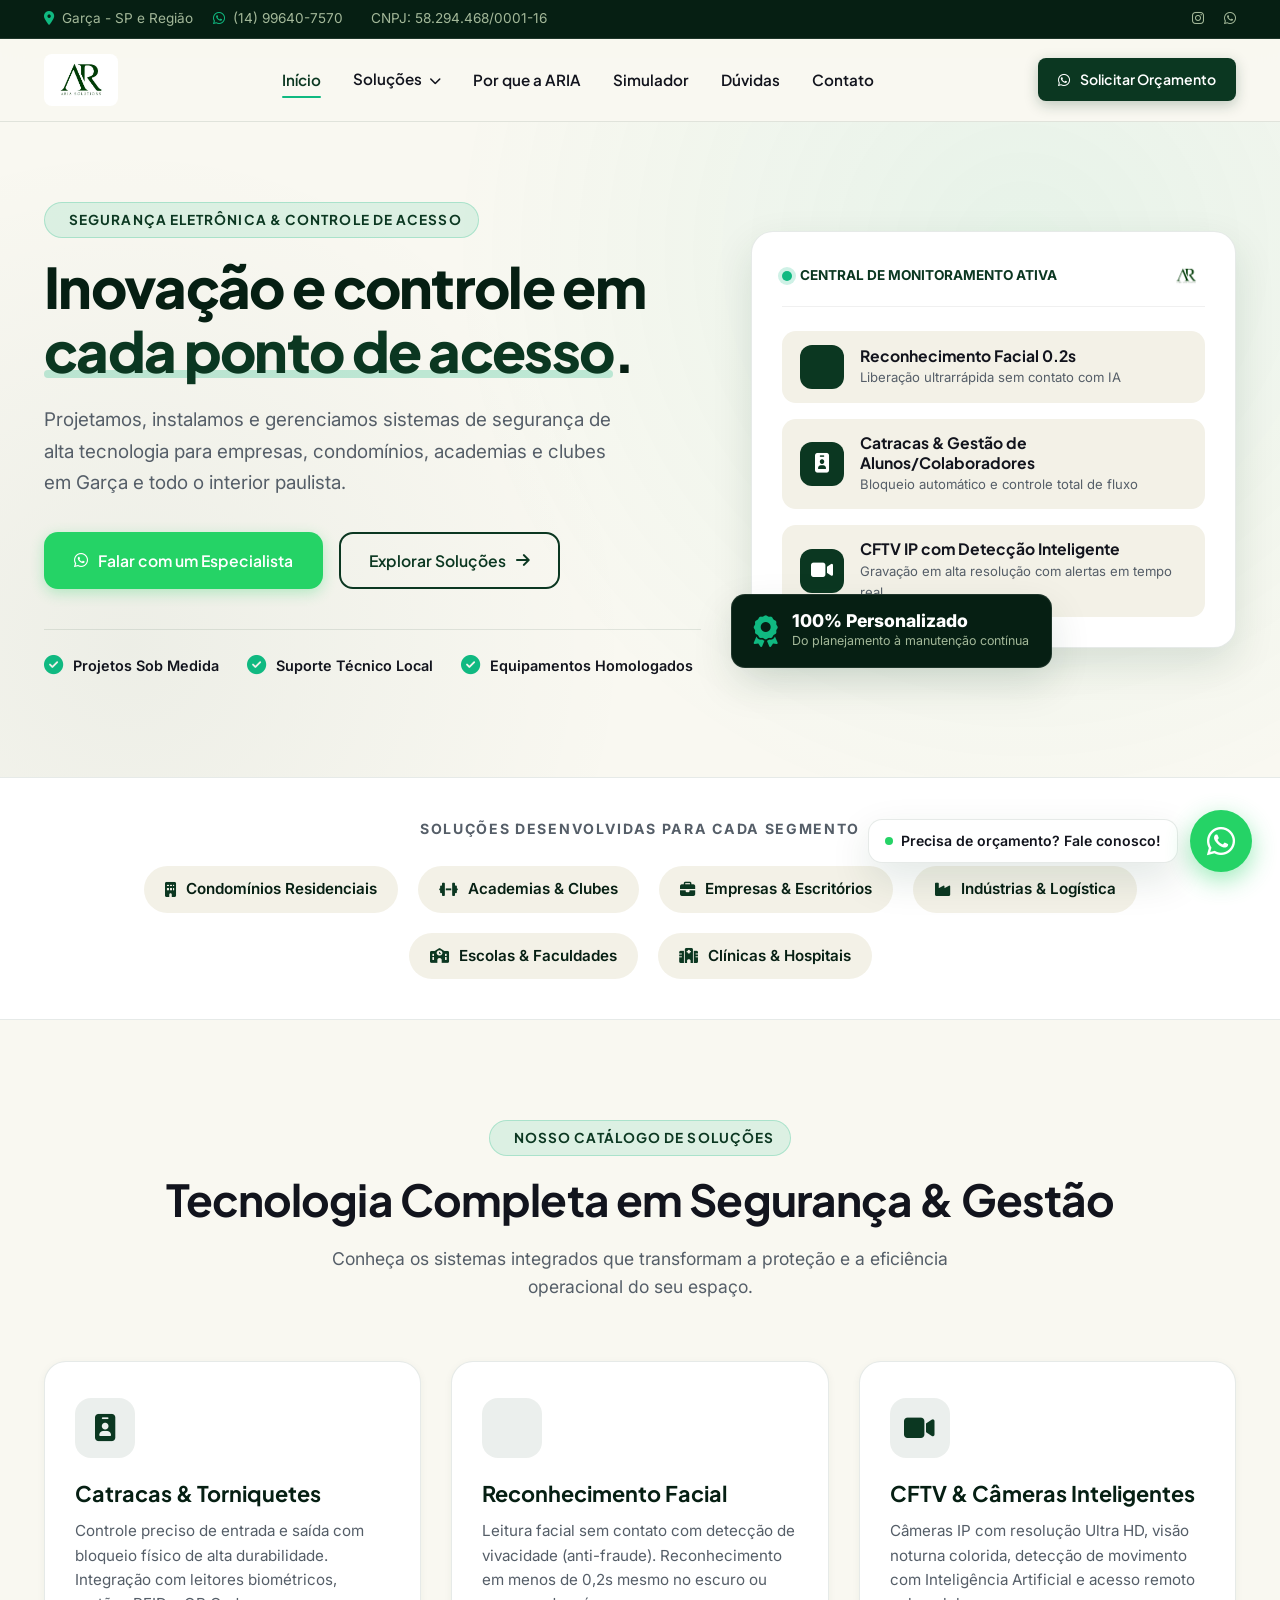
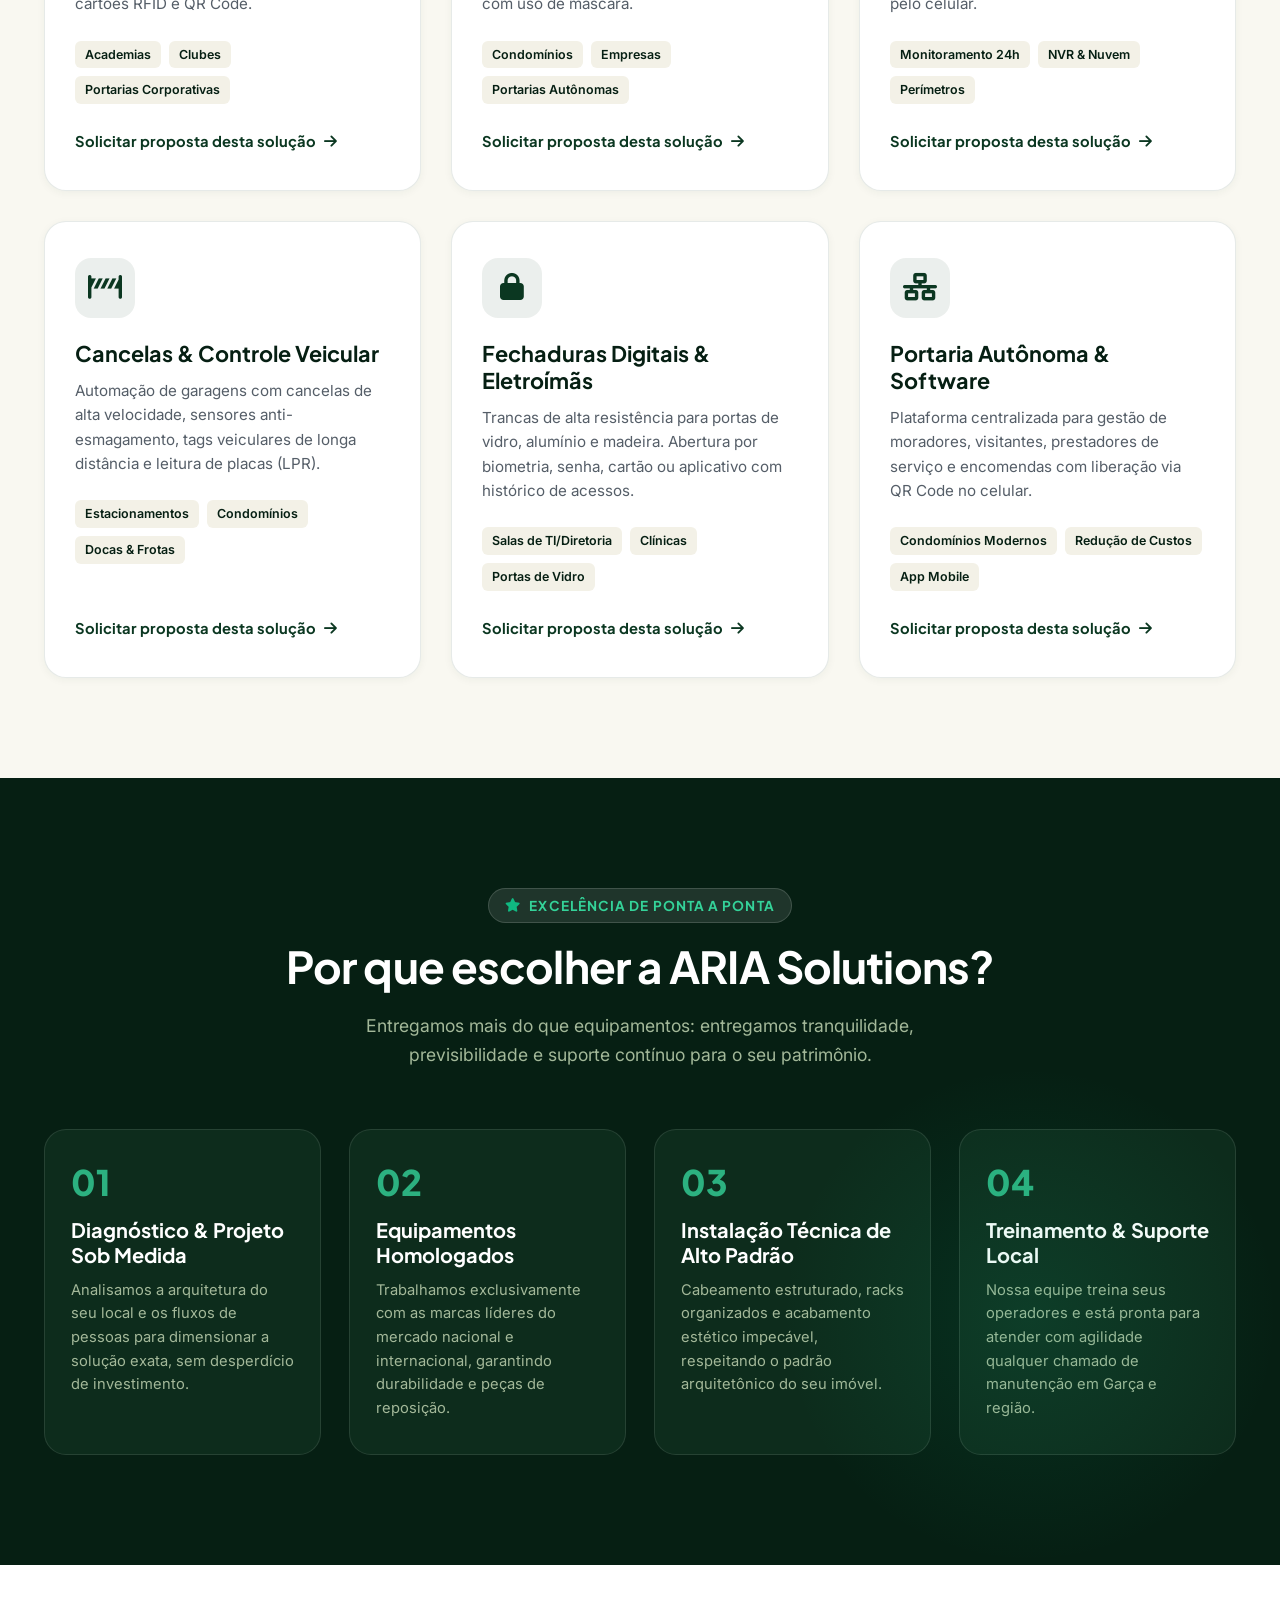
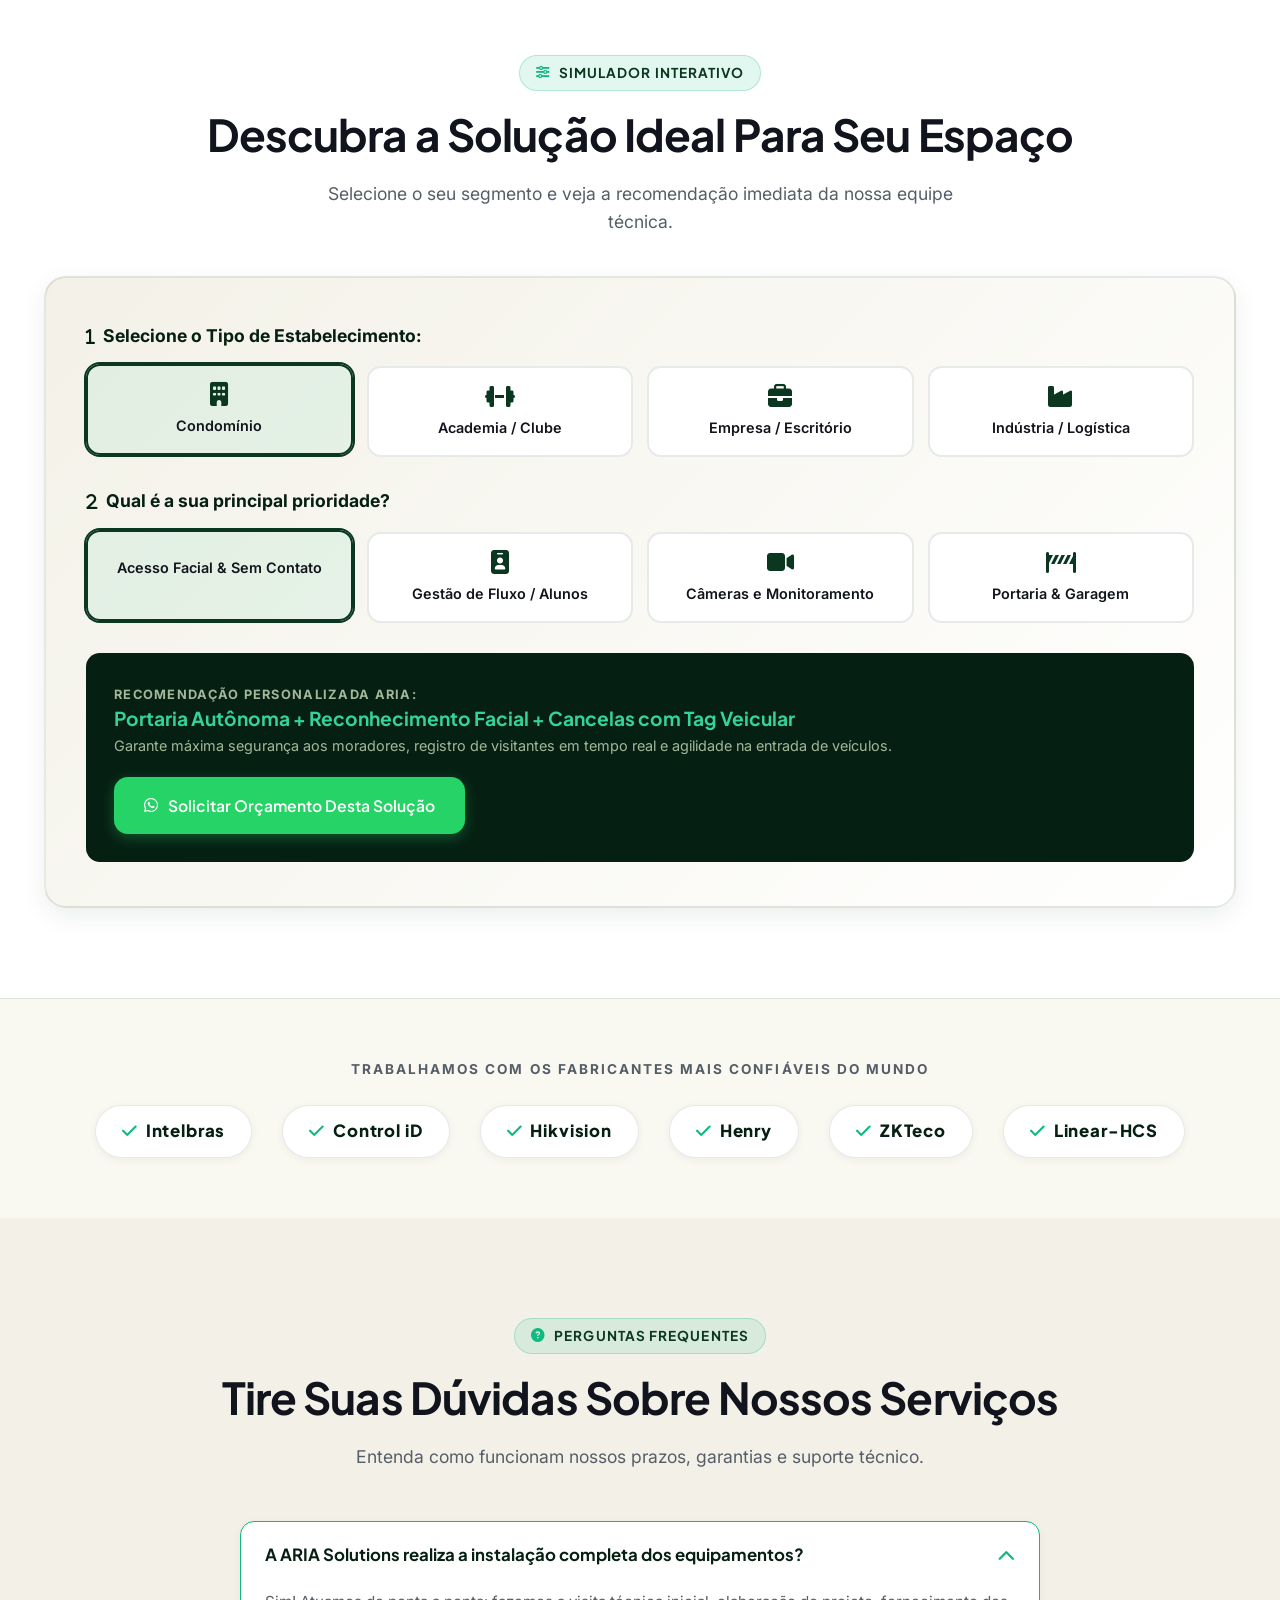
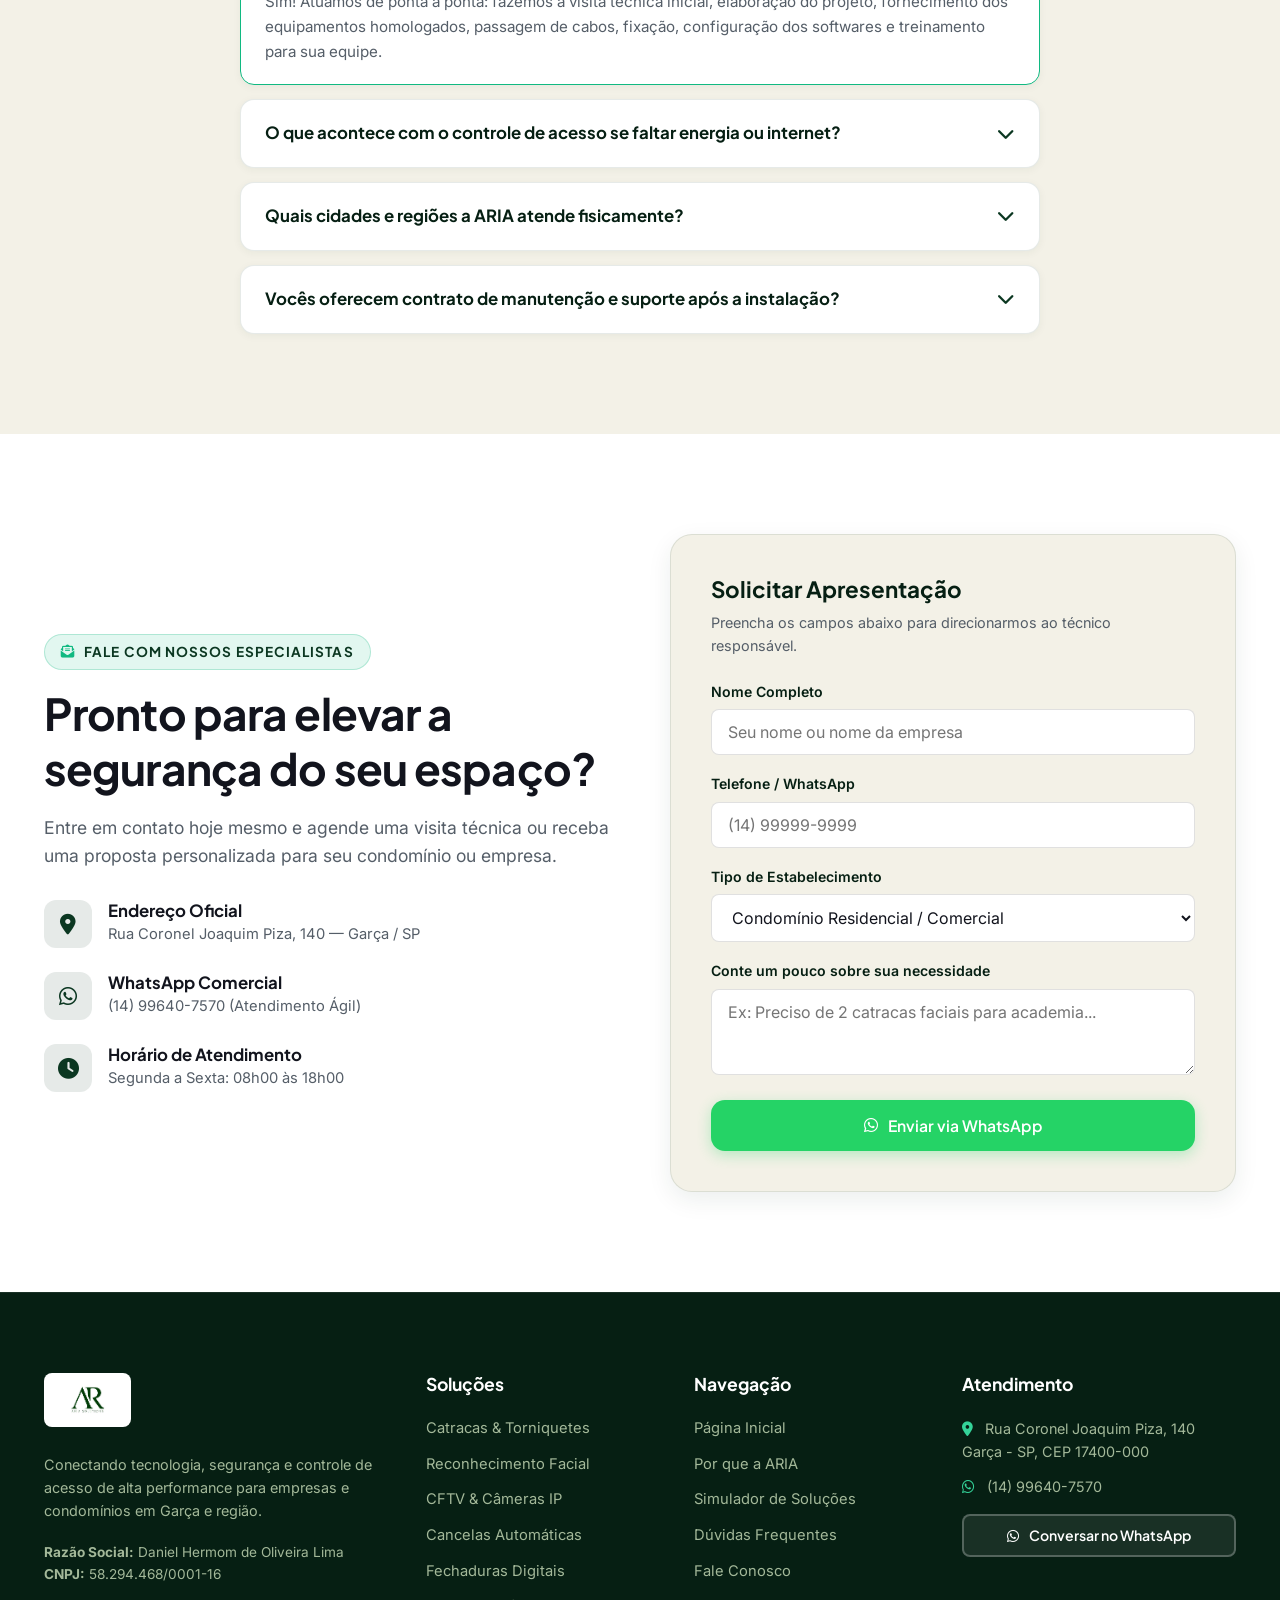
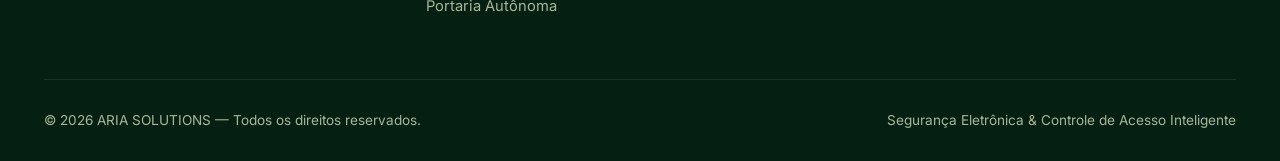
==== index.html @ 657af094 "feat: landing page institucional ARIA Solutions com design system e simulador" ====
<!DOCTYPE html>
<html lang="pt-BR">
<head>
  <meta charset="UTF-8">
  <meta name="viewport" content="width=device-width, initial-scale=1.0">
  <title>ARIA SOLUTIONS — Controle de Acesso e Segurança Inteligente</title>
  <meta name="description" content="Especialistas em controle de acesso, catracas, reconhecimento facial, CFTV e cancelas para empresas, condomínios e academias em Garça e região.">
  
  <!-- Fontes do Google -->
  <link rel="preconnect" href="https://fonts.googleapis.com">
  <link rel="preconnect" href="https://fonts.gstatic.com" crossorigin>
  <link href="https://fonts.googleapis.com/css2?family=Inter:wght@400;500;600;700&family=Plus+Jakarta+Sans:wght@600;700;800&display=swap" rel="stylesheet">
  
  <!-- Font Awesome Icons -->
  <link rel="stylesheet" href="https://cdnjs.cloudflare.com/ajax/libs/font-awesome/6.5.1/css/all.min.css">
  
  <!-- CSS Personalizado -->
  <link rel="stylesheet" href="style.css">
</head>
<body>

  <!-- ================= TOP BAR ================= -->
  <div class="top-bar">
    <div class="container">
      <div class="top-bar-info">
        <div class="top-bar-item">
          <i class="fa-solid fa-location-dot"></i>
          <span>Garça - SP e Região</span>
        </div>
        <div class="top-bar-item">
          <i class="fa-brands fa-whatsapp"></i>
          <a href="https://api.whatsapp.com/send?phone=5514996407570" target="_blank">(14) 99640-7570</a>
        </div>
        <div class="top-bar-item">
          <i class="fa-solid fa-shield-check"></i>
          <span>CNPJ: 58.294.468/0001-16</span>
        </div>
      </div>
      <div class="top-bar-social">
        <a href="https://www.instagram.com/" target="_blank" title="Instagram"><i class="fa-brands fa-instagram"></i></a>
        <a href="https://api.whatsapp.com/send?phone=5514996407570" target="_blank" title="WhatsApp"><i class="fa-brands fa-whatsapp"></i></a>
      </div>
    </div>
  </div>

  <!-- ================= HEADER / NAVBAR ================= -->
  <header class="header">
    <div class="container nav-container">
      <!-- Brand Logo -->
      <a href="#inicio" class="brand-logo">
        <img src="logo.jpg" alt="ARIA Solutions" class="brand-logo-img">
      </a>

      <!-- Menu de Navegação -->
      <nav class="nav-menu">
        <a href="#inicio" class="nav-link active">Início</a>
        
        <div class="nav-dropdown">
          <a href="#solucoes" class="nav-link">Soluções <i class="fa-solid fa-chevron-down" style="font-size: 0.75rem; margin-left: 4px;"></i></a>
          <div class="nav-dropdown-menu">
            <a href="#solucoes" class="dropdown-item">
              <i class="fa-solid fa-id-badge"></i>
              <span>Catracas & Torniquetes</span>
            </a>
            <a href="#solucoes" class="dropdown-item">
              <i class="fa-solid fa-face-viewfinder"></i>
              <span>Reconhecimento Facial</span>
            </a>
            <a href="#solucoes" class="dropdown-item">
              <i class="fa-solid fa-video"></i>
              <span>CFTV & Câmeras IP</span>
            </a>
            <a href="#solucoes" class="dropdown-item">
              <i class="fa-solid fa-road-barrier"></i>
              <span>Cancelas Automáticas</span>
            </a>
            <a href="#solucoes" class="dropdown-item">
              <i class="fa-solid fa-lock"></i>
              <span>Fechaduras Digitais</span>
            </a>
            <a href="#solucoes" class="dropdown-item">
              <i class="fa-solid fa-network-wired"></i>
              <span>Portaria Autônoma & Software</span>
            </a>
          </div>
        </div>

        <a href="#diferenciais" class="nav-link">Por que a ARIA</a>
        <a href="#simulador" class="nav-link">Simulador</a>
        <a href="#faq" class="nav-link">Dúvidas</a>
        <a href="#contato" class="nav-link">Contato</a>
      </nav>

      <!-- Botão CTA & Menu Mobile Toggle -->
      <div class="nav-actions">
        <a href="https://api.whatsapp.com/send?phone=5514996407570&text=Ol%C3%A1!%20Gostaria%20de%20solicitar%20um%20or%C3%A7amento%20com%20a%20ARIA%20Solutions." target="_blank" class="btn btn-primary btn-sm">
          <i class="fa-brands fa-whatsapp"></i>
          <span>Solicitar Orçamento</span>
        </a>
        <button class="menu-toggle" aria-label="Abrir Menu">
          <i class="fa-solid fa-bars"></i>
        </button>
      </div>
    </div>
  </header>

  <!-- ================= HERO SECTION ================= -->
  <section class="hero" id="inicio">
    <div class="container">
      <div class="hero-grid">
        <!-- Coluna Esquerda: Textos & CTAs -->
        <div class="hero-content">
          <div class="section-badge">
            <i class="fa-solid fa-shield-check"></i>
            <span>Segurança Eletrônica & Controle de Acesso</span>
          </div>
          
          <h1 class="hero-title">
            Inovação e controle em <span class="highlight">cada ponto de acesso</span>.
          </h1>
          
          <p class="hero-subtitle">
            Projetamos, instalamos e gerenciamos sistemas de segurança de alta tecnologia para empresas, condomínios, academias e clubes em Garça e todo o interior paulista.
          </p>

          <div class="hero-cta-group">
            <a href="https://api.whatsapp.com/send?phone=5514996407570&text=Ol%C3%A1!%20Vim%20pelo%20site%20e%20gostaria%20de%20falar%20com%20um%20especialista%20em%20seguran%C3%A7a." target="_blank" class="btn btn-whatsapp">
              <i class="fa-brands fa-whatsapp"></i>
              <span>Falar com um Especialista</span>
            </a>
            <a href="#solucoes" class="btn btn-outline">
              <span>Explorar Soluções</span>
              <i class="fa-solid fa-arrow-right"></i>
            </a>
          </div>

          <div class="hero-trust-badges">
            <div class="trust-item">
              <i class="fa-solid fa-circle-check"></i>
              <span>Projetos Sob Medida</span>
            </div>
            <div class="trust-item">
              <i class="fa-solid fa-circle-check"></i>
              <span>Suporte Técnico Local</span>
            </div>
            <div class="trust-item">
              <i class="fa-solid fa-circle-check"></i>
              <span>Equipamentos Homologados</span>
            </div>
          </div>
        </div>

        <!-- Coluna Direita: Showcase Visual Interativo -->
        <div class="hero-visual">
          <div class="hero-main-card">
            <div class="hero-card-header">
              <div class="card-status">
                <span class="status-dot"></span>
                <span>CENTRAL DE MONITORAMENTO ATIVA</span>
              </div>
              <img src="logo.jpg" alt="ARIA Solutions" style="height: 28px; width: auto; object-fit: contain; border-radius: 4px; background: #fff; padding: 2px;">
            </div>

            <div class="hero-features-list">
              <div class="feature-box">
                <div class="feature-icon">
                  <i class="fa-solid fa-face-viewfinder"></i>
                </div>
                <div class="feature-text">
                  <h4>Reconhecimento Facial 0.2s</h4>
                  <p>Liberação ultrarrápida sem contato com IA</p>
                </div>
              </div>

              <div class="feature-box">
                <div class="feature-icon">
                  <i class="fa-solid fa-id-badge"></i>
                </div>
                <div class="feature-text">
                  <h4>Catracas & Gestão de Alunos/Colaboradores</h4>
                  <p>Bloqueio automático e controle total de fluxo</p>
                </div>
              </div>

              <div class="feature-box">
                <div class="feature-icon">
                  <i class="fa-solid fa-video"></i>
                </div>
                <div class="feature-text">
                  <h4>CFTV IP com Detecção Inteligente</h4>
                  <p>Gravação em alta resolução com alertas em tempo real</p>
                </div>
              </div>
            </div>
          </div>

          <!-- Floating Badge -->
          <div class="floating-badge">
            <i class="fa-solid fa-award"></i>
            <div>
              <div class="badge-title">100% Personalizado</div>
              <div class="badge-desc">Do planejamento à manutenção contínua</div>
            </div>
          </div>
        </div>
      </div>
    </div>
  </section>

  <!-- ================= BARRA DE SEGMENTOS ================= -->
  <section class="segments-bar">
    <div class="container">
      <div class="segments-title">Soluções Desenvolvidas Para Cada Segmento</div>
      <div class="segments-grid">
        <div class="segment-item">
          <i class="fa-solid fa-building"></i>
          <span>Condomínios Residenciais</span>
        </div>
        <div class="segment-item">
          <i class="fa-solid fa-dumbbell"></i>
          <span>Academias & Clubes</span>
        </div>
        <div class="segment-item">
          <i class="fa-solid fa-briefcase"></i>
          <span>Empresas & Escritórios</span>
        </div>
        <div class="segment-item">
          <i class="fa-solid fa-industry"></i>
          <span>Indústrias & Logística</span>
        </div>
        <div class="segment-item">
          <i class="fa-solid fa-school"></i>
          <span>Escolas & Faculdades</span>
        </div>
        <div class="segment-item">
          <i class="fa-solid fa-hospital"></i>
          <span>Clínicas & Hospitais</span>
        </div>
      </div>
    </div>
  </section>

  <!-- ================= MÓDULO DE SOLUÇÕES (GRID) ================= -->
  <section class="solutions" id="solucoes">
    <div class="container">
      <div class="solutions-header text-center">
        <div class="section-badge">
          <i class="fa-solid fa-grid-2"></i>
          <span>Nosso Catálogo de Soluções</span>
        </div>
        <h2 class="section-title">Tecnologia Completa em Segurança & Gestão</h2>
        <p class="section-desc">Conheça os sistemas integrados que transformam a proteção e a eficiência operacional do seu espaço.</p>
      </div>

      <div class="solutions-grid">
        <!-- 1. Catracas -->
        <div class="solution-card">
          <div>
            <div class="solution-card-icon">
              <i class="fa-solid fa-id-badge"></i>
            </div>
            <h3 class="solution-card-title">Catracas & Torniquetes</h3>
            <p class="solution-card-desc">Controle preciso de entrada e saída com bloqueio físico de alta durabilidade. Integração com leitores biométricos, cartões RFID e QR Code.</p>
            <div class="solution-tags">
              <span class="solution-tag">Academias</span>
              <span class="solution-tag">Clubes</span>
              <span class="solution-tag">Portarias Corporativas</span>
            </div>
          </div>
          <a href="https://api.whatsapp.com/send?phone=5514996407570&text=Ol%C3%A1!%20Gostaria%20de%20mais%20informa%C3%A7%C3%B5es%20sobre%20Catracas%20e%20Torniquetes." target="_blank" class="solution-card-link">
            <span>Solicitar proposta desta solução</span>
            <i class="fa-solid fa-arrow-right"></i>
          </a>
        </div>

        <!-- 2. Reconhecimento Facial -->
        <div class="solution-card">
          <div>
            <div class="solution-card-icon">
              <i class="fa-solid fa-face-viewfinder"></i>
            </div>
            <h3 class="solution-card-title">Reconhecimento Facial</h3>
            <p class="solution-card-desc">Leitura facial sem contato com detecção de vivacidade (anti-fraude). Reconhecimento em menos de 0,2s mesmo no escuro ou com uso de máscara.</p>
            <div class="solution-tags">
              <span class="solution-tag">Condomínios</span>
              <span class="solution-tag">Empresas</span>
              <span class="solution-tag">Portarias Autônomas</span>
            </div>
          </div>
          <a href="https://api.whatsapp.com/send?phone=5514996407570&text=Ol%C3%A1!%20Gostaria%20de%20mais%20informa%C3%A7%C3%B5es%20sobre%20Reconhecimento%20Facial." target="_blank" class="solution-card-link">
            <span>Solicitar proposta desta solução</span>
            <i class="fa-solid fa-arrow-right"></i>
          </a>
        </div>

        <!-- 3. CFTV IP -->
        <div class="solution-card">
          <div>
            <div class="solution-card-icon">
              <i class="fa-solid fa-video"></i>
            </div>
            <h3 class="solution-card-title">CFTV & Câmeras Inteligentes</h3>
            <p class="solution-card-desc">Câmeras IP com resolução Ultra HD, visão noturna colorida, detecção de movimento com Inteligência Artificial e acesso remoto pelo celular.</p>
            <div class="solution-tags">
              <span class="solution-tag">Monitoramento 24h</span>
              <span class="solution-tag">NVR & Nuvem</span>
              <span class="solution-tag">Perímetros</span>
            </div>
          </div>
          <a href="https://api.whatsapp.com/send?phone=5514996407570&text=Ol%C3%A1!%20Gostaria%20de%20mais%20informa%C3%A7%C3%B5es%20sobre%20CFTV%20e%20C%C3%A2meras%20IP." target="_blank" class="solution-card-link">
            <span>Solicitar proposta desta solução</span>
            <i class="fa-solid fa-arrow-right"></i>
          </a>
        </div>

        <!-- 4. Cancelas Automáticas -->
        <div class="solution-card">
          <div>
            <div class="solution-card-icon">
              <i class="fa-solid fa-road-barrier"></i>
            </div>
            <h3 class="solution-card-title">Cancelas & Controle Veicular</h3>
            <p class="solution-card-desc">Automação de garagens com cancelas de alta velocidade, sensores anti-esmagamento, tags veiculares de longa distância e leitura de placas (LPR).</p>
            <div class="solution-tags">
              <span class="solution-tag">Estacionamentos</span>
              <span class="solution-tag">Condomínios</span>
              <span class="solution-tag">Docas & Frotas</span>
            </div>
          </div>
          <a href="https://api.whatsapp.com/send?phone=5514996407570&text=Ol%C3%A1!%20Gostaria%20de%20mais%20informa%C3%A7%C3%B5es%20sobre%20Cancelas%20Autom%C3%A1ticas." target="_blank" class="solution-card-link">
            <span>Solicitar proposta desta solução</span>
            <i class="fa-solid fa-arrow-right"></i>
          </a>
        </div>

        <!-- 5. Fechaduras Digitais -->
        <div class="solution-card">
          <div>
            <div class="solution-card-icon">
              <i class="fa-solid fa-lock"></i>
            </div>
            <h3 class="solution-card-title">Fechaduras Digitais & Eletroímãs</h3>
            <p class="solution-card-desc">Trancas de alta resistência para portas de vidro, alumínio e madeira. Abertura por biometria, senha, cartão ou aplicativo com histórico de acessos.</p>
            <div class="solution-tags">
              <span class="solution-tag">Salas de TI/Diretoria</span>
              <span class="solution-tag">Clínicas</span>
              <span class="solution-tag">Portas de Vidro</span>
            </div>
          </div>
          <a href="https://api.whatsapp.com/send?phone=5514996407570&text=Ol%C3%A1!%20Gostaria%20de%20mais%20informa%C3%A7%C3%B5es%20sobre%20Fechaduras%20Digitais." target="_blank" class="solution-card-link">
            <span>Solicitar proposta desta solução</span>
            <i class="fa-solid fa-arrow-right"></i>
          </a>
        </div>

        <!-- 6. Portaria Autônoma & Software -->
        <div class="solution-card">
          <div>
            <div class="solution-card-icon">
              <i class="fa-solid fa-network-wired"></i>
            </div>
            <h3 class="solution-card-title">Portaria Autônoma & Software</h3>
            <p class="solution-card-desc">Plataforma centralizada para gestão de moradores, visitantes, prestadores de serviço e encomendas com liberação via QR Code no celular.</p>
            <div class="solution-tags">
              <span class="solution-tag">Condomínios Modernos</span>
              <span class="solution-tag">Redução de Custos</span>
              <span class="solution-tag">App Mobile</span>
            </div>
          </div>
          <a href="https://api.whatsapp.com/send?phone=5514996407570&text=Ol%C3%A1!%20Gostaria%20de%20mais%20informa%C3%A7%C3%B5es%20sobre%20Portaria%20Aut%C3%B4noma." target="_blank" class="solution-card-link">
            <span>Solicitar proposta desta solução</span>
            <i class="fa-solid fa-arrow-right"></i>
          </a>
        </div>
      </div>
    </div>
  </section>

  <!-- ================= POR QUE A ARIA (DIFERENCIAIS) ================= -->
  <section class="why-aria" id="diferenciais">
    <div class="container">
      <div class="text-center">
        <div class="section-badge dark">
          <i class="fa-solid fa-star"></i>
          <span>Excelência de Ponta a Ponta</span>
        </div>
        <h2 class="section-title">Por que escolher a ARIA Solutions?</h2>
        <p class="section-desc">Entregamos mais do que equipamentos: entregamos tranquilidade, previsibilidade e suporte contínuo para o seu patrimônio.</p>
      </div>

      <div class="diff-grid">
        <div class="diff-card">
          <div class="diff-number">01</div>
          <h3>Diagnóstico & Projeto Sob Medida</h3>
          <p>Analisamos a arquitetura do seu local e os fluxos de pessoas para dimensionar a solução exata, sem desperdício de investimento.</p>
        </div>

        <div class="diff-card">
          <div class="diff-number">02</div>
          <h3>Equipamentos Homologados</h3>
          <p>Trabalhamos exclusivamente com as marcas líderes do mercado nacional e internacional, garantindo durabilidade e peças de reposição.</p>
        </div>

        <div class="diff-card">
          <div class="diff-number">03</div>
          <h3>Instalação Técnica de Alto Padrão</h3>
          <p>Cabeamento estruturado, racks organizados e acabamento estético impecável, respeitando o padrão arquitetônico do seu imóvel.</p>
        </div>

        <div class="diff-card">
          <div class="diff-number">04</div>
          <h3>Treinamento & Suporte Local</h3>
          <p>Nossa equipe treina seus operadores e está pronta para atender com agilidade qualquer chamado de manutenção em Garça e região.</p>
        </div>
      </div>
    </div>
  </section>

  <!-- ================= SIMULADOR INTERATIVO ================= -->
  <section class="calculator-section" id="simulador">
    <div class="container">
      <div class="text-center">
        <div class="section-badge">
          <i class="fa-solid fa-sliders"></i>
          <span>Simulador Interativo</span>
        </div>
        <h2 class="section-title">Descubra a Solução Ideal Para Seu Espaço</h2>
        <p class="section-desc">Selecione o seu segmento e veja a recomendação imediata da nossa equipe técnica.</p>
      </div>

      <div class="calculator-box">
        <div class="calc-step-title">
          <i class="fa-solid fa-1"></i>
          <span>Selecione o Tipo de Estabelecimento:</span>
        </div>
        <div class="calc-options-grid">
          <div class="calc-option segment-opt selected" data-value="Condomínio">
            <i class="fa-solid fa-building"></i>
            <span>Condomínio</span>
          </div>
          <div class="calc-option segment-opt" data-value="Academia / Clube">
            <i class="fa-solid fa-dumbbell"></i>
            <span>Academia / Clube</span>
          </div>
          <div class="calc-option segment-opt" data-value="Empresa / Escritório">
            <i class="fa-solid fa-briefcase"></i>
            <span>Empresa / Escritório</span>
          </div>
          <div class="calc-option segment-opt" data-value="Indústria / Logística">
            <i class="fa-solid fa-industry"></i>
            <span>Indústria / Logística</span>
          </div>
        </div>

        <div class="calc-step-title">
          <i class="fa-solid fa-2"></i>
          <span>Qual é a sua principal prioridade?</span>
        </div>
        <div class="calc-options-grid">
          <div class="calc-option goal-opt selected" data-value="Controle de Acesso Facial">
            <i class="fa-solid fa-face-viewfinder"></i>
            <span>Acesso Facial & Sem Contato</span>
          </div>
          <div class="calc-option goal-opt" data-value="Controle de Inadimplência e Fluxo">
            <i class="fa-solid fa-id-badge"></i>
            <span>Gestão de Fluxo / Alunos</span>
          </div>
          <div class="calc-option goal-opt" data-value="Segurança Perimetral e CFTV">
            <i class="fa-solid fa-video"></i>
            <span>Câmeras e Monitoramento</span>
          </div>
          <div class="calc-option goal-opt" data-value="Automação de Portaria e Cancelas">
            <i class="fa-solid fa-road-barrier"></i>
            <span>Portaria & Garagem</span>
          </div>
        </div>

        <div class="calc-result-box">
          <div class="calc-result-info">
            <span style="font-size: 0.8rem; text-transform: uppercase; letter-spacing: 0.1em; color: #a3b899; font-weight: 700;">Recomendação Personalizada ARIA:</span>
            <h4 id="calc-res-title">Portaria Autônoma + Reconhecimento Facial + Cancelas</h4>
            <p id="calc-res-desc">Garante máxima segurança aos moradores, registro de visitantes em tempo real e agilidade na entrada de veículos.</p>
          </div>
          <a href="#" id="calc-whatsapp-btn" target="_blank" class="btn btn-whatsapp">
            <i class="fa-brands fa-whatsapp"></i>
            <span>Solicitar Orçamento Desta Solução</span>
          </a>
        </div>
      </div>
    </div>
  </section>

  <!-- ================= MARCAS & FABRICANTES HOMOLOGADOS ================= -->
  <section class="brands-section">
    <div class="container text-center">
      <div style="font-size: 0.85rem; font-weight: 700; text-transform: uppercase; letter-spacing: 0.15em; color: var(--text-muted);">
        Trabalhamos com os Fabricantes Mais Confiáveis do Mundo
      </div>
      <div class="brands-grid">
        <div class="brand-pill"><i class="fa-solid fa-check"></i> Intelbras</div>
        <div class="brand-pill"><i class="fa-solid fa-check"></i> Control iD</div>
        <div class="brand-pill"><i class="fa-solid fa-check"></i> Hikvision</div>
        <div class="brand-pill"><i class="fa-solid fa-check"></i> Henry</div>
        <div class="brand-pill"><i class="fa-solid fa-check"></i> ZKTeco</div>
        <div class="brand-pill"><i class="fa-solid fa-check"></i> Linear-HCS</div>
      </div>
    </div>
  </section>

  <!-- ================= FAQ / DÚVIDAS FREQUENTES ================= -->
  <section class="faq-section" id="faq">
    <div class="container">
      <div class="text-center">
        <div class="section-badge">
          <i class="fa-solid fa-circle-question"></i>
          <span>Perguntas Frequentes</span>
        </div>
        <h2 class="section-title">Tire Suas Dúvidas Sobre Nossos Serviços</h2>
        <p class="section-desc">Entenda como funcionam nossos prazos, garantias e suporte técnico.</p>
      </div>

      <div class="faq-list">
        <div class="faq-item active">
          <div class="faq-question">
            <span>A ARIA Solutions realiza a instalação completa dos equipamentos?</span>
            <i class="fa-solid fa-chevron-down"></i>
          </div>
          <div class="faq-answer">
            Sim! Atuamos de ponta a ponta: fazemos a visita técnica inicial, elaboração do projeto, fornecimento dos equipamentos homologados, passagem de cabos, fixação, configuração dos softwares e treinamento para sua equipe.
          </div>
        </div>

        <div class="faq-item">
          <div class="faq-question">
            <span>O que acontece com o controle de acesso se faltar energia ou internet?</span>
            <i class="fa-solid fa-chevron-down"></i>
          </div>
          <div class="faq-answer">
            Nossos sistemas contam com módulos de no-break (baterias de emergência) e memória local autônoma nas catracas e fechaduras. Isso significa que as portas continuam funcionando e registrando acessos normalmente mesmo durante quedas de energia.
          </div>
        </div>

        <div class="faq-item">
          <div class="faq-question">
            <span>Quais cidades e regiões a ARIA atende fisicamente?</span>
            <i class="fa-solid fa-chevron-down"></i>
          </div>
          <div class="faq-answer">
            Nossa sede está localizada em Garça/SP e atendemos com equipe técnica própria cidades como Marília, Bauru, Vera Cruz, Pompeia, Alvinlândia e todo o Centro-Oeste Paulista.
          </div>
        </div>

        <div class="faq-item">
          <div class="faq-question">
            <span>Vocês oferecem contrato de manutenção e suporte após a instalação?</span>
            <i class="fa-solid fa-chevron-down"></i>
          </div>
          <div class="faq-answer">
            Sim. Oferecemos planos de suporte contínuo e manutenção preventiva periódica, garantindo atendimento prioritário, backup de configurações e substituição rápida de peças caso necessário.
          </div>
        </div>
      </div>
    </div>
  </section>

  <!-- ================= CONTATO & FORMULÁRIO ================= -->
  <section class="contact-cta" id="contato">
    <div class="container">
      <div class="contact-grid">
        <!-- Info da ARIA -->
        <div>
          <div class="section-badge">
            <i class="fa-solid fa-envelope-open-text"></i>
            <span>Fale com Nossos Especialistas</span>
          </div>
          <h2 class="section-title">Pronto para elevar a segurança do seu espaço?</h2>
          <p class="section-desc" style="margin: 0 0 20px 0;">
            Entre em contato hoje mesmo e agende uma visita técnica ou receba uma proposta personalizada para seu condomínio ou empresa.
          </p>

          <div class="contact-info-card">
            <div class="info-item">
              <div class="info-icon">
                <i class="fa-solid fa-location-dot"></i>
              </div>
              <div class="info-text">
                <h4>Endereço Oficial</h4>
                <p>Rua Coronel Joaquim Piza, 140 — Garça / SP</p>
              </div>
            </div>

            <div class="info-item">
              <div class="info-icon">
                <i class="fa-brands fa-whatsapp"></i>
              </div>
              <div class="info-text">
                <h4>WhatsApp Comercial</h4>
                <p><a href="https://api.whatsapp.com/send?phone=5514996407570" target="_blank">(14) 99640-7570</a> (Atendimento Ágil)</p>
              </div>
            </div>

            <div class="info-item">
              <div class="info-icon">
                <i class="fa-solid fa-clock"></i>
              </div>
              <div class="info-text">
                <h4>Horário de Atendimento</h4>
                <p>Segunda a Sexta: 08h00 às 18h00</p>
              </div>
            </div>
          </div>
        </div>

        <!-- Formulário de Contato -->
        <div class="contact-form-box">
          <h3 style="font-size: 1.4rem; margin-bottom: 8px; color: var(--primary-dark);">Solicitar Apresentação</h3>
          <p style="font-size: 0.9rem; color: var(--text-muted); margin-bottom: 24px;">Preencha os campos abaixo para direcionarmos ao técnico responsável.</p>

          <form id="main-contact-form">
            <div class="form-group">
              <label for="form-name">Nome Completo</label>
              <input type="text" id="form-name" class="form-control" placeholder="Seu nome ou nome da empresa" required>
            </div>

            <div class="form-group">
              <label for="form-phone">Telefone / WhatsApp</label>
              <input type="tel" id="form-phone" class="form-control" placeholder="(14) 99999-9999" required>
            </div>

            <div class="form-group">
              <label for="form-segment">Tipo de Estabelecimento</label>
              <select id="form-segment" class="form-control" required>
                <option value="Condomínio Residencial">Condomínio Residencial / Comercial</option>
                <option value="Academia ou Clube">Academia ou Clube Esportivo</option>
                <option value="Empresa ou Escritório">Empresa ou Escritório</option>
                <option value="Indústria ou Galpão">Indústria ou Galpão</option>
                <option value="Outro">Outro segmento</option>
              </select>
            </div>

            <div class="form-group">
              <label for="form-msg">Conte um pouco sobre sua necessidade</label>
              <textarea id="form-msg" class="form-control" rows="3" placeholder="Ex: Preciso de 2 catracas faciais para academia..."></textarea>
            </div>

            <button type="submit" class="btn btn-whatsapp" style="width: 100%;">
              <i class="fa-brands fa-whatsapp"></i>
              <span>Enviar via WhatsApp</span>
            </button>
          </form>
        </div>
      </div>
    </div>
  </section>

  <!-- ================= RODAPÉ ================= -->
  <footer class="footer">
    <div class="container">
      <div class="footer-grid">
        <!-- Coluna 1: Sobre ARIA -->
        <div class="footer-col">
          <a href="#inicio" style="display: inline-block;">
            <img src="logo.jpg" alt="ARIA Solutions" class="footer-logo-img">
          </a>
          <p style="font-size: 0.9rem; line-height: 1.6; margin-bottom: 20px;">
            Conectando tecnologia, segurança e controle de acesso de alta performance para empresas e condomínios em Garça e região.
          </p>
          <div style="font-size: 0.85rem; color: var(--text-light-muted);">
            <strong>Razão Social:</strong> Daniel Hermom de Oliveira Lima<br>
            <strong>CNPJ:</strong> 58.294.468/0001-16
          </div>
        </div>

        <!-- Coluna 2: Soluções Rápidas -->
        <div class="footer-col">
          <h4>Soluções</h4>
          <div class="footer-links">
            <a href="#solucoes">Catracas & Torniquetes</a>
            <a href="#solucoes">Reconhecimento Facial</a>
            <a href="#solucoes">CFTV & Câmeras IP</a>
            <a href="#solucoes">Cancelas Automáticas</a>
            <a href="#solucoes">Fechaduras Digitais</a>
            <a href="#solucoes">Portaria Autônoma</a>
          </div>
        </div>

        <!-- Coluna 3: Links Institucionais -->
        <div class="footer-col">
          <h4>Navegação</h4>
          <div class="footer-links">
            <a href="#inicio">Página Inicial</a>
            <a href="#diferenciais">Por que a ARIA</a>
            <a href="#simulador">Simulador de Soluções</a>
            <a href="#faq">Dúvidas Frequentes</a>
            <a href="#contato">Fale Conosco</a>
          </div>
        </div>

        <!-- Coluna 4: Atendimento & Localização -->
        <div class="footer-col">
          <h4>Atendimento</h4>
          <p style="font-size: 0.9rem; margin-bottom: 12px;">
            <i class="fa-solid fa-location-dot" style="color: var(--accent-light); margin-right: 8px;"></i>
            Rua Coronel Joaquim Piza, 140<br>Garça - SP, CEP 17400-000
          </p>
          <p style="font-size: 0.9rem; margin-bottom: 16px;">
            <i class="fa-brands fa-whatsapp" style="color: var(--accent-light); margin-right: 8px;"></i>
            (14) 99640-7570
          </p>
          <a href="https://api.whatsapp.com/send?phone=5514996407570" target="_blank" class="btn btn-outline-white btn-sm" style="width: 100%;">
            <i class="fa-brands fa-whatsapp"></i>
            <span>Conversar no WhatsApp</span>
          </a>
        </div>
      </div>

      <div class="footer-bottom">
        <div>
          © 2026 ARIA SOLUTIONS — Todos os direitos reservados.
        </div>
        <div>
          Segurança Eletrônica & Controle de Acesso Inteligente
        </div>
      </div>
    </div>
  </footer>

  <!-- ================= WHATSAPP FLOATING BUTTON ================= -->
  <div class="whatsapp-float-widget">
    <div class="whatsapp-float-tooltip">
      <span class="online-dot"></span>
      <span>Precisa de orçamento? Fale conosco!</span>
    </div>
    <a href="https://api.whatsapp.com/send?phone=5514996407570&text=Ol%C3%A1!%20Vim%20pelo%20site%20da%20ARIA%20Solutions%20e%20gostaria%20de%20atendimento." target="_blank" class="whatsapp-float-btn" title="Falar no WhatsApp">
      <i class="fa-brands fa-whatsapp"></i>
    </a>
  </div>

  <!-- Scripts -->
  <script src="script.js"></script>
</body>
</html>
---- style.css ----
/* ==========================================================================
   ARIA SOLUTIONS — DESIGN SYSTEM & ESTILOS GLOBAIS
   Paleta: Forest Green (#0B3721, #061F13), Warm White (#F9F8F1, #FFFFFF), Accent Gold/Green (#00D084, #10B981)
   ========================================================================== */

:root {
  /* Cores Principais */
  --primary: #0B3721;
  --primary-light: #135534;
  --primary-dark: #061F13;
  --primary-glow: rgba(11, 55, 33, 0.15);
  
  --accent: #10B981;
  --accent-light: #34D399;
  --accent-glow: rgba(16, 185, 129, 0.2);
  
  --whatsapp: #25D366;
  --whatsapp-dark: #1EBE5D;
  
  /* Superfícies & Fundos */
  --bg-body: #F9F8F1;
  --bg-card: #FFFFFF;
  --bg-card-subtle: #F3F1E7;
  --bg-dark: #061F13;
  --bg-dark-card: #0D2C1C;
  
  /* Textos */
  --text-main: #12141D;
  --text-muted: #555E68;
  --text-light: #F9F8F1;
  --text-light-muted: #A3B899;
  
  /* Bordas & Sombras */
  --border-light: rgba(11, 55, 33, 0.1);
  --border-dark: rgba(255, 255, 255, 0.1);
  --shadow-sm: 0 2px 8px rgba(11, 55, 33, 0.05);
  --shadow-md: 0 8px 24px rgba(11, 55, 33, 0.08);
  --shadow-lg: 0 16px 40px rgba(11, 55, 33, 0.12);
  --shadow-hover: 0 20px 48px rgba(11, 55, 33, 0.16);
  
  /* Tipografia */
  --font-heading: 'Plus Jakarta Sans', system-ui, -apple-system, sans-serif;
  --font-body: 'Inter', system-ui, -apple-system, sans-serif;
  
  /* Transições & Raio */
  --radius-sm: 8px;
  --radius-md: 14px;
  --radius-lg: 22px;
  --radius-full: 9999px;
  --transition: all 0.3s cubic-bezier(0.4, 0, 0.2, 1);
}

/* Reset Básico */
*, *::before, *::after {
  box-sizing: border-box;
  margin: 0;
  padding: 0;
}

html {
  scroll-behavior: smooth;
  font-size: 16px;
}

body {
  font-family: var(--font-body);
  background-color: var(--bg-body);
  color: var(--text-main);
  line-height: 1.6;
  overflow-x: hidden;
  -webkit-font-smoothing: antialiased;
}

img {
  max-width: 100%;
  height: auto;
  display: block;
}

a {
  color: inherit;
  text-decoration: none;
  transition: var(--transition);
}

ul {
  list-style: none;
}

button, input, select, textarea {
  font-family: inherit;
  font-size: inherit;
}

/* Container */
.container {
  width: 100%;
  max-width: 1240px;
  margin: 0 auto;
  padding: 0 24px;
}

/* Tipografia Auxiliar */
h1, h2, h3, h4, h5, h6 {
  font-family: var(--font-heading);
  font-weight: 700;
  line-height: 1.25;
  color: var(--text-main);
}

.section-badge {
  display: inline-flex;
  align-items: center;
  gap: 8px;
  background: rgba(16, 185, 129, 0.12);
  color: var(--primary);
  font-family: var(--font-heading);
  font-size: 0.85rem;
  font-weight: 700;
  text-transform: uppercase;
  letter-spacing: 0.08em;
  padding: 6px 16px;
  border-radius: var(--radius-full);
  margin-bottom: 16px;
  border: 1px solid rgba(16, 185, 129, 0.25);
}

.section-badge i {
  color: var(--accent);
}

.section-badge.dark {
  background: rgba(255, 255, 255, 0.1);
  color: var(--accent-light);
  border-color: rgba(255, 255, 255, 0.15);
}

.section-title {
  font-size: clamp(2rem, 3.5vw, 2.75rem);
  letter-spacing: -0.02em;
  margin-bottom: 18px;
}

.section-desc {
  font-size: 1.1rem;
  color: var(--text-muted);
  max-width: 650px;
  margin: 0 auto;
}

.text-center {
  text-align: center;
}

/* Botões */
.btn {
  display: inline-flex;
  align-items: center;
  justify-content: center;
  gap: 10px;
  padding: 14px 28px;
  font-family: var(--font-heading);
  font-size: 0.98rem;
  font-weight: 600;
  border-radius: var(--radius-md);
  cursor: pointer;
  border: 2px solid transparent;
  transition: var(--transition);
  text-align: center;
}

.btn-primary {
  background-color: var(--primary);
  color: #FFFFFF;
  box-shadow: 0 4px 14px rgba(11, 55, 33, 0.25);
}

.btn-primary:hover {
  background-color: var(--primary-light);
  transform: translateY(-2px);
  box-shadow: 0 8px 20px rgba(11, 55, 33, 0.35);
}

.btn-whatsapp {
  background-color: var(--whatsapp);
  color: #FFFFFF;
  box-shadow: 0 4px 14px rgba(37, 211, 102, 0.3);
}

.btn-whatsapp:hover {
  background-color: var(--whatsapp-dark);
  transform: translateY(-2px);
  box-shadow: 0 8px 22px rgba(37, 211, 102, 0.45);
}

.btn-outline {
  background: transparent;
  color: var(--primary);
  border-color: var(--primary);
}

.btn-outline:hover {
  background: var(--primary);
  color: #FFFFFF;
  transform: translateY(-2px);
}

.btn-outline-white {
  background: rgba(255, 255, 255, 0.08);
  color: #FFFFFF;
  border-color: rgba(255, 255, 255, 0.25);
}

.btn-outline-white:hover {
  background: #FFFFFF;
  color: var(--primary-dark);
  transform: translateY(-2px);
}

.btn-sm {
  padding: 8px 18px;
  font-size: 0.88rem;
  border-radius: var(--radius-sm);
}

/* ==========================================================================
   TOP BAR & HEADER
   ========================================================================== */
.top-bar {
  background: var(--primary-dark);
  color: var(--text-light-muted);
  font-size: 0.85rem;
  padding: 8px 0;
  border-bottom: 1px solid var(--border-dark);
}

.top-bar .container {
  display: flex;
  justify-content: space-between;
  align-items: center;
  flex-wrap: wrap;
  gap: 12px;
}

.top-bar-info, .top-bar-social {
  display: flex;
  align-items: center;
  gap: 20px;
}

.top-bar-item {
  display: flex;
  align-items: center;
  gap: 8px;
}

.top-bar-item i {
  color: var(--accent);
}

.top-bar a:hover {
  color: #FFFFFF;
}

/* Header Navegação */
.header {
  position: sticky;
  top: 0;
  left: 0;
  width: 100%;
  background: rgba(249, 248, 241, 0.94);
  backdrop-filter: blur(14px);
  -webkit-backdrop-filter: blur(14px);
  z-index: 1000;
  border-bottom: 1px solid var(--border-light);
  transition: var(--transition);
}

.header.scrolled {
  background: rgba(255, 255, 255, 0.98);
  box-shadow: var(--shadow-sm);
}

.nav-container {
  display: flex;
  align-items: center;
  justify-content: space-between;
  height: 82px;
}

/* Brand Logo */
.brand-logo {
  display: flex;
  align-items: center;
  gap: 12px;
  text-decoration: none;
}

.brand-logo-img {
  height: 52px;
  max-width: 180px;
  object-fit: contain;
  border-radius: var(--radius-sm);
  display: block;
  transition: var(--transition);
}

.brand-logo:hover .brand-logo-img {
  transform: scale(1.03);
}

.hero-logo-display {
  display: flex;
  align-items: center;
  gap: 14px;
  margin-bottom: 24px;
}

.hero-logo-img {
  height: 64px;
  width: auto;
  object-fit: contain;
  border-radius: var(--radius-md);
  box-shadow: var(--shadow-sm);
  background: #FFFFFF;
  padding: 4px;
  border: 1px solid var(--border-light);
}

.footer-logo-img {
  height: 54px;
  width: auto;
  object-fit: contain;
  background: #FFFFFF;
  padding: 6px 14px;
  border-radius: var(--radius-sm);
  display: inline-block;
  margin-bottom: 18px;
}

.logo-symbol {
  width: 44px;
  height: 44px;
  background: linear-gradient(135deg, var(--primary) 0%, var(--primary-dark) 100%);
  border-radius: 12px;
  display: flex;
  align-items: center;
  justify-content: center;
  color: #FFFFFF;
  font-family: var(--font-heading);
  font-size: 1.4rem;
  font-weight: 800;
  box-shadow: 0 4px 12px rgba(11, 55, 33, 0.25);
  border: 1px solid rgba(16, 185, 129, 0.3);
}

.logo-text {
  display: flex;
  flex-direction: column;
}

.logo-title {
  font-family: var(--font-heading);
  font-size: 1.35rem;
  font-weight: 800;
  color: var(--primary-dark);
  letter-spacing: -0.01em;
  line-height: 1.1;
}

.logo-subtitle {
  font-size: 0.72rem;
  text-transform: uppercase;
  letter-spacing: 0.18em;
  color: var(--primary);
  font-weight: 600;
}

/* Navigation Links */
.nav-menu {
  display: flex;
  align-items: center;
  gap: 32px;
}

.nav-link {
  font-family: var(--font-heading);
  font-size: 0.95rem;
  font-weight: 600;
  color: var(--text-main);
  position: relative;
  padding: 6px 0;
}

.nav-link:hover, .nav-link.active {
  color: var(--primary);
}

.nav-link::after {
  content: '';
  position: absolute;
  bottom: 0;
  left: 0;
  width: 0%;
  height: 2px;
  background: var(--accent);
  transition: var(--transition);
  border-radius: 2px;
}

.nav-link:hover::after, .nav-link.active::after {
  width: 100%;
}

.nav-dropdown {
  position: relative;
}

.nav-dropdown-menu {
  position: absolute;
  top: 100%;
  left: 0;
  background: #FFFFFF;
  min-width: 260px;
  border-radius: var(--radius-md);
  box-shadow: var(--shadow-lg);
  border: 1px solid var(--border-light);
  padding: 12px;
  opacity: 0;
  visibility: hidden;
  transform: translateY(10px);
  transition: var(--transition);
}

.nav-dropdown:hover .nav-dropdown-menu {
  opacity: 1;
  visibility: visible;
  transform: translateY(0);
}

.dropdown-item {
  display: flex;
  align-items: center;
  gap: 12px;
  padding: 10px 14px;
  border-radius: var(--radius-sm);
  font-size: 0.9rem;
  font-weight: 500;
  color: var(--text-main);
  transition: var(--transition);
}

.dropdown-item i {
  color: var(--primary);
  font-size: 1.1rem;
}

.dropdown-item:hover {
  background: var(--bg-card-subtle);
  color: var(--primary);
}

.nav-actions {
  display: flex;
  align-items: center;
  gap: 16px;
}

.menu-toggle {
  display: none;
  background: none;
  border: none;
  font-size: 1.6rem;
  color: var(--primary-dark);
  cursor: pointer;
}

/* ==========================================================================
   HERO SECTION
   ========================================================================== */
.hero {
  position: relative;
  padding: 80px 0 100px;
  overflow: hidden;
  background: radial-gradient(circle at 80% 20%, rgba(16, 185, 129, 0.08) 0%, transparent 50%),
              radial-gradient(circle at 10% 80%, rgba(11, 55, 33, 0.05) 0%, transparent 40%);
}

.hero-grid {
  display: grid;
  grid-template-columns: 1.15fr 0.85fr;
  gap: 50px;
  align-items: center;
}

.hero-content {
  position: relative;
  z-index: 2;
}

.hero-title {
  font-size: clamp(2.4rem, 4.5vw, 3.5rem);
  font-weight: 800;
  letter-spacing: -0.03em;
  line-height: 1.15;
  color: var(--primary-dark);
  margin-bottom: 22px;
}

.hero-title span.highlight {
  color: var(--primary);
  position: relative;
  display: inline-block;
}

.hero-title span.highlight::after {
  content: '';
  position: absolute;
  bottom: 4px;
  left: 0;
  width: 100%;
  height: 8px;
  background: rgba(16, 185, 129, 0.25);
  z-index: -1;
  border-radius: 4px;
}

.hero-subtitle {
  font-size: 1.18rem;
  color: var(--text-muted);
  line-height: 1.65;
  margin-bottom: 34px;
  max-width: 580px;
}

.hero-cta-group {
  display: flex;
  flex-wrap: wrap;
  gap: 16px;
  margin-bottom: 40px;
}

.hero-trust-badges {
  display: flex;
  align-items: center;
  gap: 28px;
  padding-top: 24px;
  border-top: 1px solid var(--border-light);
}

.trust-item {
  display: flex;
  align-items: center;
  gap: 10px;
  font-size: 0.9rem;
  font-weight: 600;
  color: var(--text-main);
}

.trust-item i {
  color: var(--accent);
  font-size: 1.2rem;
}

/* Hero Visual / Card Showcase */
.hero-visual {
  position: relative;
}

.hero-main-card {
  background: #FFFFFF;
  border-radius: var(--radius-lg);
  padding: 30px;
  box-shadow: var(--shadow-lg);
  border: 1px solid var(--border-light);
  position: relative;
  z-index: 2;
}

.hero-card-header {
  display: flex;
  align-items: center;
  justify-content: space-between;
  margin-bottom: 24px;
  padding-bottom: 16px;
  border-bottom: 1px solid rgba(0,0,0,0.06);
}

.card-status {
  display: flex;
  align-items: center;
  gap: 8px;
  font-size: 0.85rem;
  font-weight: 700;
  color: var(--primary);
}

.status-dot {
  width: 10px;
  height: 10px;
  background: var(--accent);
  border-radius: 50%;
  box-shadow: 0 0 0 4px rgba(16, 185, 129, 0.2);
  animation: pulse 2s infinite;
}

@keyframes pulse {
  0% { box-shadow: 0 0 0 0 rgba(16, 185, 129, 0.4); }
  70% { box-shadow: 0 0 0 8px rgba(16, 185, 129, 0); }
  100% { box-shadow: 0 0 0 0 rgba(16, 185, 129, 0); }
}

.hero-features-list {
  display: flex;
  flex-direction: column;
  gap: 16px;
}

.feature-box {
  display: flex;
  align-items: center;
  gap: 16px;
  padding: 14px 18px;
  background: var(--bg-card-subtle);
  border-radius: var(--radius-md);
  transition: var(--transition);
}

.feature-box:hover {
  background: #FFFFFF;
  box-shadow: var(--shadow-md);
  transform: translateX(6px);
}

.feature-icon {
  width: 44px;
  height: 44px;
  background: var(--primary);
  color: #FFFFFF;
  border-radius: 12px;
  display: flex;
  align-items: center;
  justify-content: center;
  font-size: 1.2rem;
  flex-shrink: 0;
}

.feature-text h4 {
  font-size: 0.98rem;
  margin-bottom: 2px;
}

.feature-text p {
  font-size: 0.82rem;
  color: var(--text-muted);
}

/* Floating Card Pill */
.floating-badge {
  position: absolute;
  bottom: -20px;
  left: -20px;
  background: var(--primary-dark);
  color: #FFFFFF;
  padding: 16px 22px;
  border-radius: var(--radius-md);
  box-shadow: var(--shadow-lg);
  display: flex;
  align-items: center;
  gap: 14px;
  z-index: 3;
  border: 1px solid rgba(255,255,255,0.1);
}

.floating-badge i {
  font-size: 2rem;
  color: var(--accent);
}

.floating-badge .badge-title {
  font-size: 1.1rem;
  font-weight: 800;
  line-height: 1.1;
}

.floating-badge .badge-desc {
  font-size: 0.78rem;
  color: var(--text-light-muted);
}

/* ==========================================================================
   BARRA DE SEGMENTOS ATENDIDOS
   ========================================================================== */
.segments-bar {
  background: #FFFFFF;
  padding: 40px 0;
  border-top: 1px solid var(--border-light);
  border-bottom: 1px solid var(--border-light);
}

.segments-title {
  text-align: center;
  font-size: 0.88rem;
  text-transform: uppercase;
  letter-spacing: 0.12em;
  color: var(--text-muted);
  font-weight: 700;
  margin-bottom: 26px;
}

.segments-grid {
  display: flex;
  align-items: center;
  justify-content: center;
  flex-wrap: wrap;
  gap: 20px;
}

.segment-item {
  display: flex;
  align-items: center;
  gap: 10px;
  padding: 10px 20px;
  background: var(--bg-card-subtle);
  border-radius: var(--radius-full);
  font-size: 0.95rem;
  font-weight: 600;
  color: var(--primary-dark);
  transition: var(--transition);
  border: 1px solid transparent;
}

.segment-item:hover {
  background: #FFFFFF;
  border-color: var(--accent);
  box-shadow: var(--shadow-sm);
  transform: translateY(-2px);
}

.segment-item i {
  color: var(--primary);
}

/* ==========================================================================
   SOLUÇÕES & SERVIÇOS EM DESTAQUE (GRID)
   ========================================================================== */
.solutions {
  padding: 100px 0;
  background: var(--bg-body);
}

.solutions-header {
  margin-bottom: 60px;
}

.solutions-grid {
  display: grid;
  grid-template-columns: repeat(auto-fit, minmax(340px, 1fr));
  gap: 30px;
}

.solution-card {
  background: #FFFFFF;
  border-radius: var(--radius-lg);
  padding: 36px 30px;
  box-shadow: var(--shadow-sm);
  border: 1px solid var(--border-light);
  display: flex;
  flex-direction: column;
  justify-content: space-between;
  transition: var(--transition);
  position: relative;
  overflow: hidden;
}

.solution-card::before {
  content: '';
  position: absolute;
  top: 0;
  left: 0;
  width: 100%;
  height: 4px;
  background: transparent;
  transition: var(--transition);
}

.solution-card:hover {
  transform: translateY(-8px);
  box-shadow: var(--shadow-hover);
  border-color: rgba(16, 185, 129, 0.3);
}

.solution-card:hover::before {
  background: linear-gradient(90deg, var(--primary) 0%, var(--accent) 100%);
}

.solution-card-icon {
  width: 60px;
  height: 60px;
  background: rgba(11, 55, 33, 0.08);
  color: var(--primary);
  border-radius: 16px;
  display: flex;
  align-items: center;
  justify-content: center;
  font-size: 1.7rem;
  margin-bottom: 22px;
  transition: var(--transition);
}

.solution-card:hover .solution-card-icon {
  background: var(--primary);
  color: #FFFFFF;
  transform: scale(1.08);
}

.solution-card-title {
  font-size: 1.35rem;
  margin-bottom: 12px;
  color: var(--primary-dark);
}

.solution-card-desc {
  font-size: 0.95rem;
  color: var(--text-muted);
  line-height: 1.6;
  margin-bottom: 24px;
}

.solution-tags {
  display: flex;
  flex-wrap: wrap;
  gap: 8px;
  margin-bottom: 26px;
}

.solution-tag {
  font-size: 0.78rem;
  font-weight: 600;
  padding: 4px 10px;
  background: var(--bg-card-subtle);
  border-radius: 6px;
  color: var(--primary-dark);
}

.solution-card-link {
  display: inline-flex;
  align-items: center;
  gap: 8px;
  font-family: var(--font-heading);
  font-weight: 700;
  font-size: 0.92rem;
  color: var(--primary);
  margin-top: auto;
}

.solution-card-link i {
  transition: var(--transition);
}

.solution-card-link:hover i {
  transform: translateX(4px);
}

/* ==========================================================================
   DIFERENCIAIS & POR QUE A ARIA (DARK SECTION)
   ========================================================================== */
.why-aria {
  background: var(--bg-dark);
  color: #FFFFFF;
  padding: 110px 0;
  position: relative;
  overflow: hidden;
}

.why-aria::after {
  content: '';
  position: absolute;
  bottom: 0;
  right: 0;
  width: 500px;
  height: 500px;
  background: radial-gradient(circle, rgba(16, 185, 129, 0.12) 0%, transparent 70%);
  pointer-events: none;
}

.why-aria h2 {
  color: #FFFFFF;
}

.why-aria .section-desc {
  color: var(--text-light-muted);
}

.diff-grid {
  display: grid;
  grid-template-columns: repeat(auto-fit, minmax(260px, 1fr));
  gap: 28px;
  margin-top: 60px;
}

.diff-card {
  background: var(--bg-dark-card);
  border: 1px solid var(--border-dark);
  border-radius: var(--radius-lg);
  padding: 34px 26px;
  transition: var(--transition);
}

.diff-card:hover {
  background: rgba(255, 255, 255, 0.06);
  border-color: var(--accent);
  transform: translateY(-6px);
}

.diff-number {
  font-family: var(--font-heading);
  font-size: 2.2rem;
  font-weight: 800;
  color: var(--accent-light);
  line-height: 1;
  margin-bottom: 18px;
  opacity: 0.8;
}

.diff-card h3 {
  font-size: 1.25rem;
  color: #FFFFFF;
  margin-bottom: 12px;
}

.diff-card p {
  font-size: 0.92rem;
  color: var(--text-light-muted);
  line-height: 1.6;
}

/* ==========================================================================
   SIMULADOR INTERATIVO DE ORÇAMENTO (SURPRESA PARA O CLIENTE!)
   ========================================================================== */
.calculator-section {
  padding: 90px 0;
  background: #FFFFFF;
}

.calculator-box {
  background: linear-gradient(135deg, var(--bg-card-subtle) 0%, #FFFFFF 100%);
  border: 2px solid var(--border-light);
  border-radius: var(--radius-lg);
  padding: 44px 40px;
  box-shadow: var(--shadow-md);
  margin-top: 40px;
}

.calc-step-title {
  font-size: 1.1rem;
  font-weight: 700;
  color: var(--primary-dark);
  margin-bottom: 16px;
  display: flex;
  align-items: center;
  gap: 8px;
}

.calc-options-grid {
  display: grid;
  grid-template-columns: repeat(auto-fit, minmax(180px, 1fr));
  gap: 14px;
  margin-bottom: 30px;
}

.calc-option {
  background: #FFFFFF;
  border: 2px solid var(--border-light);
  border-radius: var(--radius-md);
  padding: 16px;
  text-align: center;
  cursor: pointer;
  transition: var(--transition);
  display: flex;
  flex-direction: column;
  align-items: center;
  gap: 8px;
}

.calc-option i {
  font-size: 1.5rem;
  color: var(--primary);
}

.calc-option span {
  font-size: 0.9rem;
  font-weight: 600;
  color: var(--text-main);
}

.calc-option:hover, .calc-option.selected {
  border-color: var(--accent);
  background: rgba(16, 185, 129, 0.08);
  transform: translateY(-2px);
}

.calc-option.selected {
  border-color: var(--primary);
  box-shadow: 0 0 0 2px var(--primary);
}

.calc-result-box {
  background: var(--primary-dark);
  color: #FFFFFF;
  padding: 28px;
  border-radius: var(--radius-md);
  display: flex;
  align-items: center;
  justify-content: space-between;
  flex-wrap: wrap;
  gap: 20px;
}

.calc-result-info h4 {
  color: var(--accent-light);
  font-size: 1.2rem;
  margin-bottom: 4px;
}

.calc-result-info p {
  color: var(--text-light-muted);
  font-size: 0.9rem;
}

/* ==========================================================================
   FABRICANTES & PARCEIROS HOMOLOGADOS
   ========================================================================== */
.brands-section {
  padding: 60px 0;
  background: var(--bg-body);
  border-top: 1px solid var(--border-light);
}

.brands-grid {
  display: flex;
  align-items: center;
  justify-content: center;
  flex-wrap: wrap;
  gap: 30px;
  margin-top: 24px;
}

.brand-pill {
  background: #FFFFFF;
  padding: 12px 26px;
  border-radius: var(--radius-full);
  box-shadow: var(--shadow-sm);
  font-family: var(--font-heading);
  font-size: 1.05rem;
  font-weight: 800;
  color: var(--primary-dark);
  letter-spacing: 0.05em;
  border: 1px solid var(--border-light);
  display: flex;
  align-items: center;
  gap: 8px;
}

.brand-pill i {
  color: var(--accent);
}

/* ==========================================================================
   FAQ ACCORDION
   ========================================================================== */
.faq-section {
  padding: 100px 0;
  background: var(--bg-card-subtle);
}

.faq-list {
  max-width: 800px;
  margin: 50px auto 0;
  display: flex;
  flex-direction: column;
  gap: 14px;
}

.faq-item {
  background: #FFFFFF;
  border-radius: var(--radius-md);
  border: 1px solid var(--border-light);
  overflow: hidden;
  box-shadow: var(--shadow-sm);
  transition: var(--transition);
}

.faq-question {
  padding: 20px 24px;
  font-family: var(--font-heading);
  font-size: 1.05rem;
  font-weight: 700;
  color: var(--primary-dark);
  display: flex;
  align-items: center;
  justify-content: space-between;
  cursor: pointer;
}

.faq-question i {
  font-size: 1.1rem;
  color: var(--primary);
  transition: var(--transition);
}

.faq-answer {
  padding: 0 24px 20px;
  color: var(--text-muted);
  font-size: 0.95rem;
  line-height: 1.65;
  display: none;
}

.faq-item.active {
  border-color: var(--accent);
}

.faq-item.active .faq-question i {
  transform: rotate(180deg);
  color: var(--accent);
}

.faq-item.active .faq-answer {
  display: block;
}

/* ==========================================================================
   SEÇÃO FINAL DE CONTATO / CTA
   ========================================================================== */
.contact-cta {
  padding: 100px 0;
  background: #FFFFFF;
}

.contact-grid {
  display: grid;
  grid-template-columns: 1fr 1fr;
  gap: 60px;
  align-items: center;
}

.contact-info-card {
  display: flex;
  flex-direction: column;
  gap: 24px;
  margin-top: 30px;
}

.info-item {
  display: flex;
  align-items: flex-start;
  gap: 16px;
}

.info-icon {
  width: 48px;
  height: 48px;
  background: rgba(11, 55, 33, 0.1);
  color: var(--primary);
  border-radius: 12px;
  display: flex;
  align-items: center;
  justify-content: center;
  font-size: 1.3rem;
  flex-shrink: 0;
}

.info-text h4 {
  font-size: 1.05rem;
  margin-bottom: 2px;
}

.info-text p, .info-text a {
  color: var(--text-muted);
  font-size: 0.92rem;
}

.contact-form-box {
  background: var(--bg-card-subtle);
  border: 1px solid var(--border-light);
  border-radius: var(--radius-lg);
  padding: 40px;
  box-shadow: var(--shadow-md);
}

.form-group {
  margin-bottom: 18px;
}

.form-group label {
  display: block;
  font-size: 0.88rem;
  font-weight: 600;
  color: var(--primary-dark);
  margin-bottom: 6px;
}

.form-control {
  width: 100%;
  padding: 12px 16px;
  border-radius: var(--radius-sm);
  border: 1px solid rgba(0,0,0,0.12);
  background: #FFFFFF;
  color: var(--text-main);
  outline: none;
  transition: var(--transition);
}

.form-control:focus {
  border-color: var(--primary);
  box-shadow: 0 0 0 3px var(--primary-glow);
}

/* ==========================================================================
   RODAPÉ COMPLETO
   ========================================================================== */
.footer {
  background: var(--primary-dark);
  color: var(--text-light-muted);
  padding: 80px 0 30px;
  border-top: 1px solid rgba(255,255,255,0.08);
}

.footer-grid {
  display: grid;
  grid-template-columns: 1.5fr 1fr 1fr 1.2fr;
  gap: 40px;
  margin-bottom: 60px;
}

.footer-col h4 {
  color: #FFFFFF;
  font-size: 1.1rem;
  margin-bottom: 22px;
}

.footer-links {
  display: flex;
  flex-direction: column;
  gap: 12px;
}

.footer-links a {
  color: var(--text-light-muted);
  font-size: 0.92rem;
}

.footer-links a:hover {
  color: var(--accent-light);
  transform: translateX(4px);
}

.footer-bottom {
  padding-top: 30px;
  border-top: 1px solid rgba(255,255,255,0.08);
  display: flex;
  align-items: center;
  justify-content: space-between;
  flex-wrap: wrap;
  gap: 16px;
  font-size: 0.85rem;
}

/* ==========================================================================
   WHATSAPP FLOATING BUTTON
   ========================================================================== */
.whatsapp-float-widget {
  position: fixed;
  bottom: 28px;
  right: 28px;
  z-index: 9999;
  display: flex;
  align-items: center;
  gap: 12px;
}

.whatsapp-float-btn {
  width: 62px;
  height: 62px;
  background: var(--whatsapp);
  color: #FFFFFF;
  border-radius: 50%;
  display: flex;
  align-items: center;
  justify-content: center;
  font-size: 2rem;
  box-shadow: 0 8px 24px rgba(37, 211, 102, 0.45);
  transition: var(--transition);
  position: relative;
  text-decoration: none;
}

.whatsapp-float-btn:hover {
  background: var(--whatsapp-dark);
  transform: scale(1.1) rotate(5deg);
  box-shadow: 0 12px 30px rgba(37, 211, 102, 0.6);
}

.whatsapp-float-tooltip {
  background: #FFFFFF;
  color: var(--text-main);
  padding: 10px 16px;
  border-radius: var(--radius-md);
  box-shadow: var(--shadow-lg);
  font-size: 0.88rem;
  font-weight: 600;
  border: 1px solid var(--border-light);
  animation: fadeInRight 0.5s ease-out;
  display: flex;
  align-items: center;
  gap: 8px;
}

.whatsapp-float-tooltip .online-dot {
  width: 8px;
  height: 8px;
  background: var(--whatsapp);
  border-radius: 50%;
}

@keyframes fadeInRight {
  from { opacity: 0; transform: translateX(10px); }
  to { opacity: 1; transform: translateX(0); }
}

/* ==========================================================================
   RESPONSIVIDADE (TABLET & MOBILE)
   ========================================================================== */
@media (max-width: 1024px) {
  .hero-grid {
    grid-template-columns: 1fr;
    gap: 40px;
  }
  .hero-content {
    text-align: center;
  }
  .hero-subtitle {
    margin: 0 auto 30px;
  }
  .hero-cta-group {
    justify-content: center;
  }
  .hero-trust-badges {
    justify-content: center;
  }
  .contact-grid {
    grid-template-columns: 1fr;
  }
  .footer-grid {
    grid-template-columns: 1fr 1fr;
  }
}

@media (max-width: 768px) {
  .top-bar {
    display: none;
  }
  .nav-menu {
    position: fixed;
    top: 82px;
    left: -100%;
    width: 100%;
    height: calc(100vh - 82px);
    background: #FFFFFF;
    flex-direction: column;
    align-items: flex-start;
    padding: 30px 24px;
    gap: 20px;
    box-shadow: var(--shadow-lg);
    transition: var(--transition);
    overflow-y: auto;
  }
  .nav-menu.open {
    left: 0;
  }
  .menu-toggle {
    display: block;
  }
  .nav-actions .btn {
    display: none;
  }
  .footer-grid {
    grid-template-columns: 1fr;
  }
  .calculator-box {
    padding: 24px 20px;
  }
  .floating-badge {
    position: static;
    margin-top: 20px;
  }
}
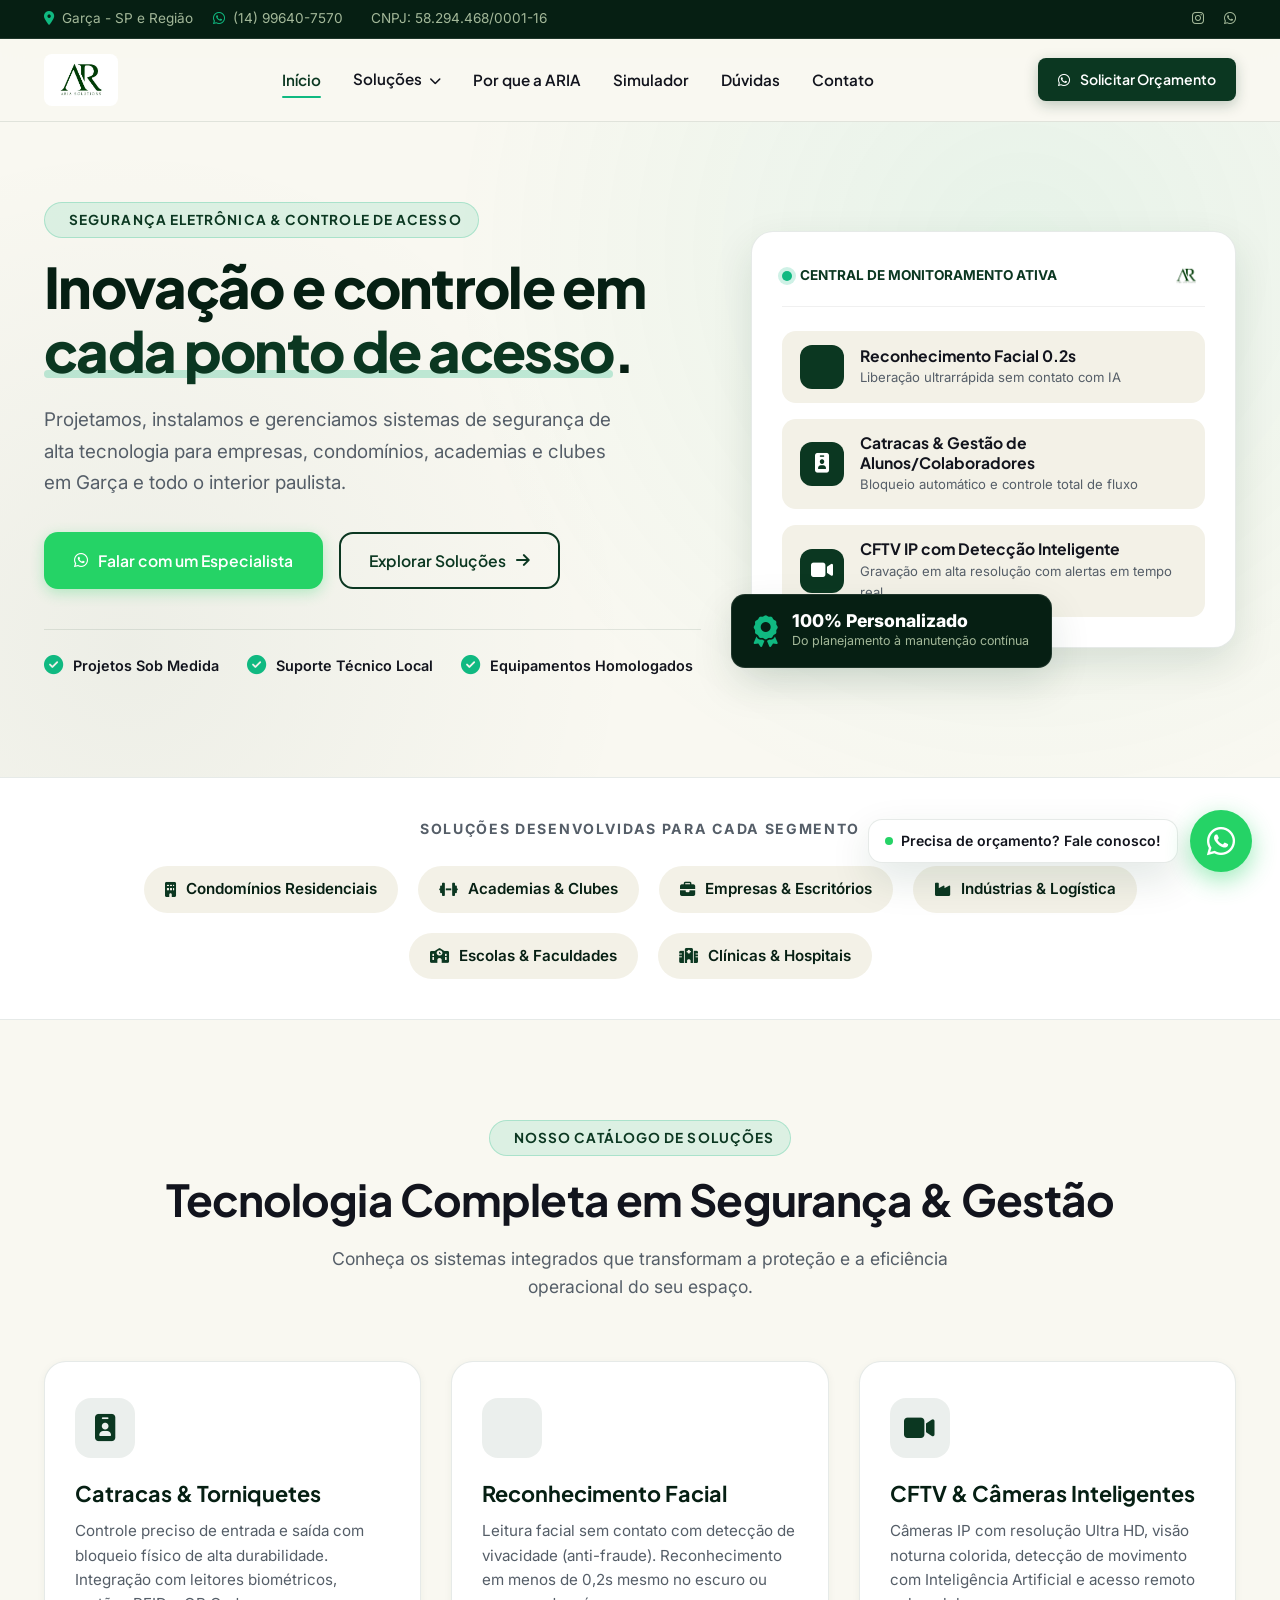
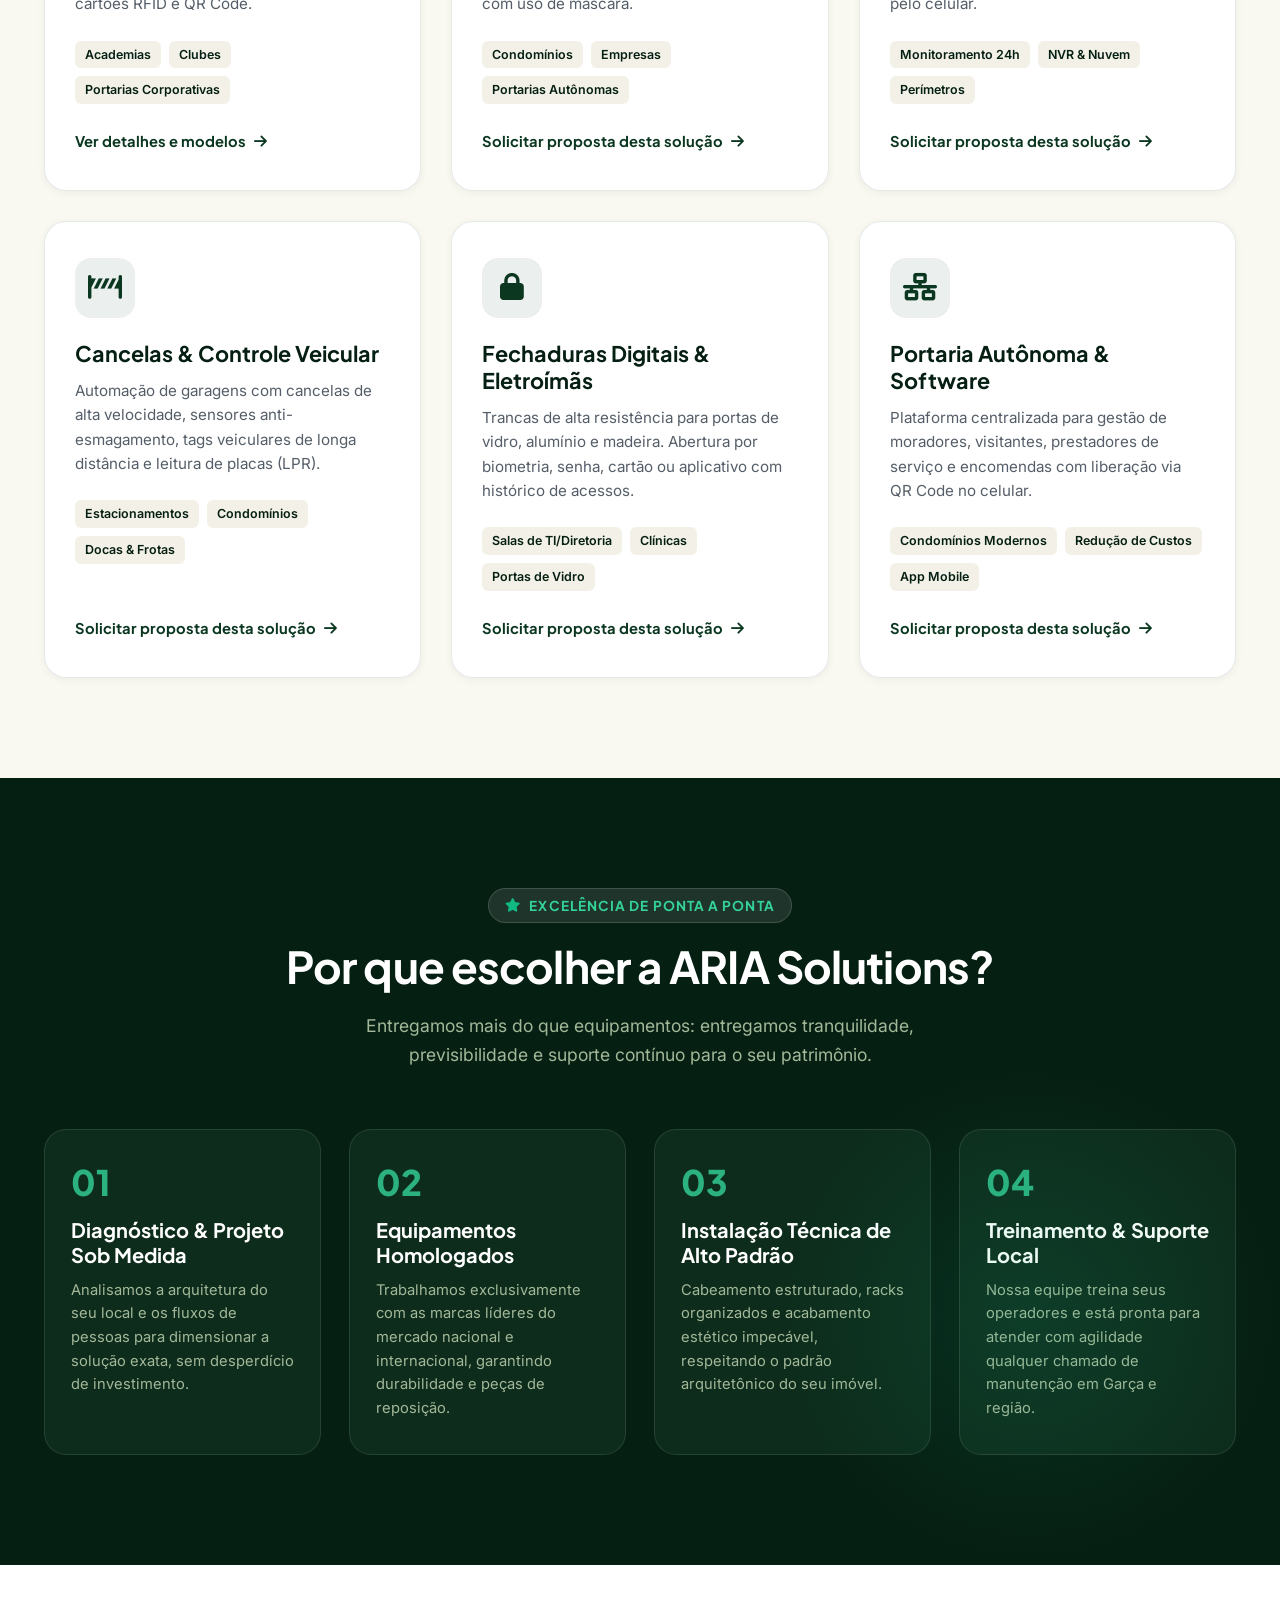
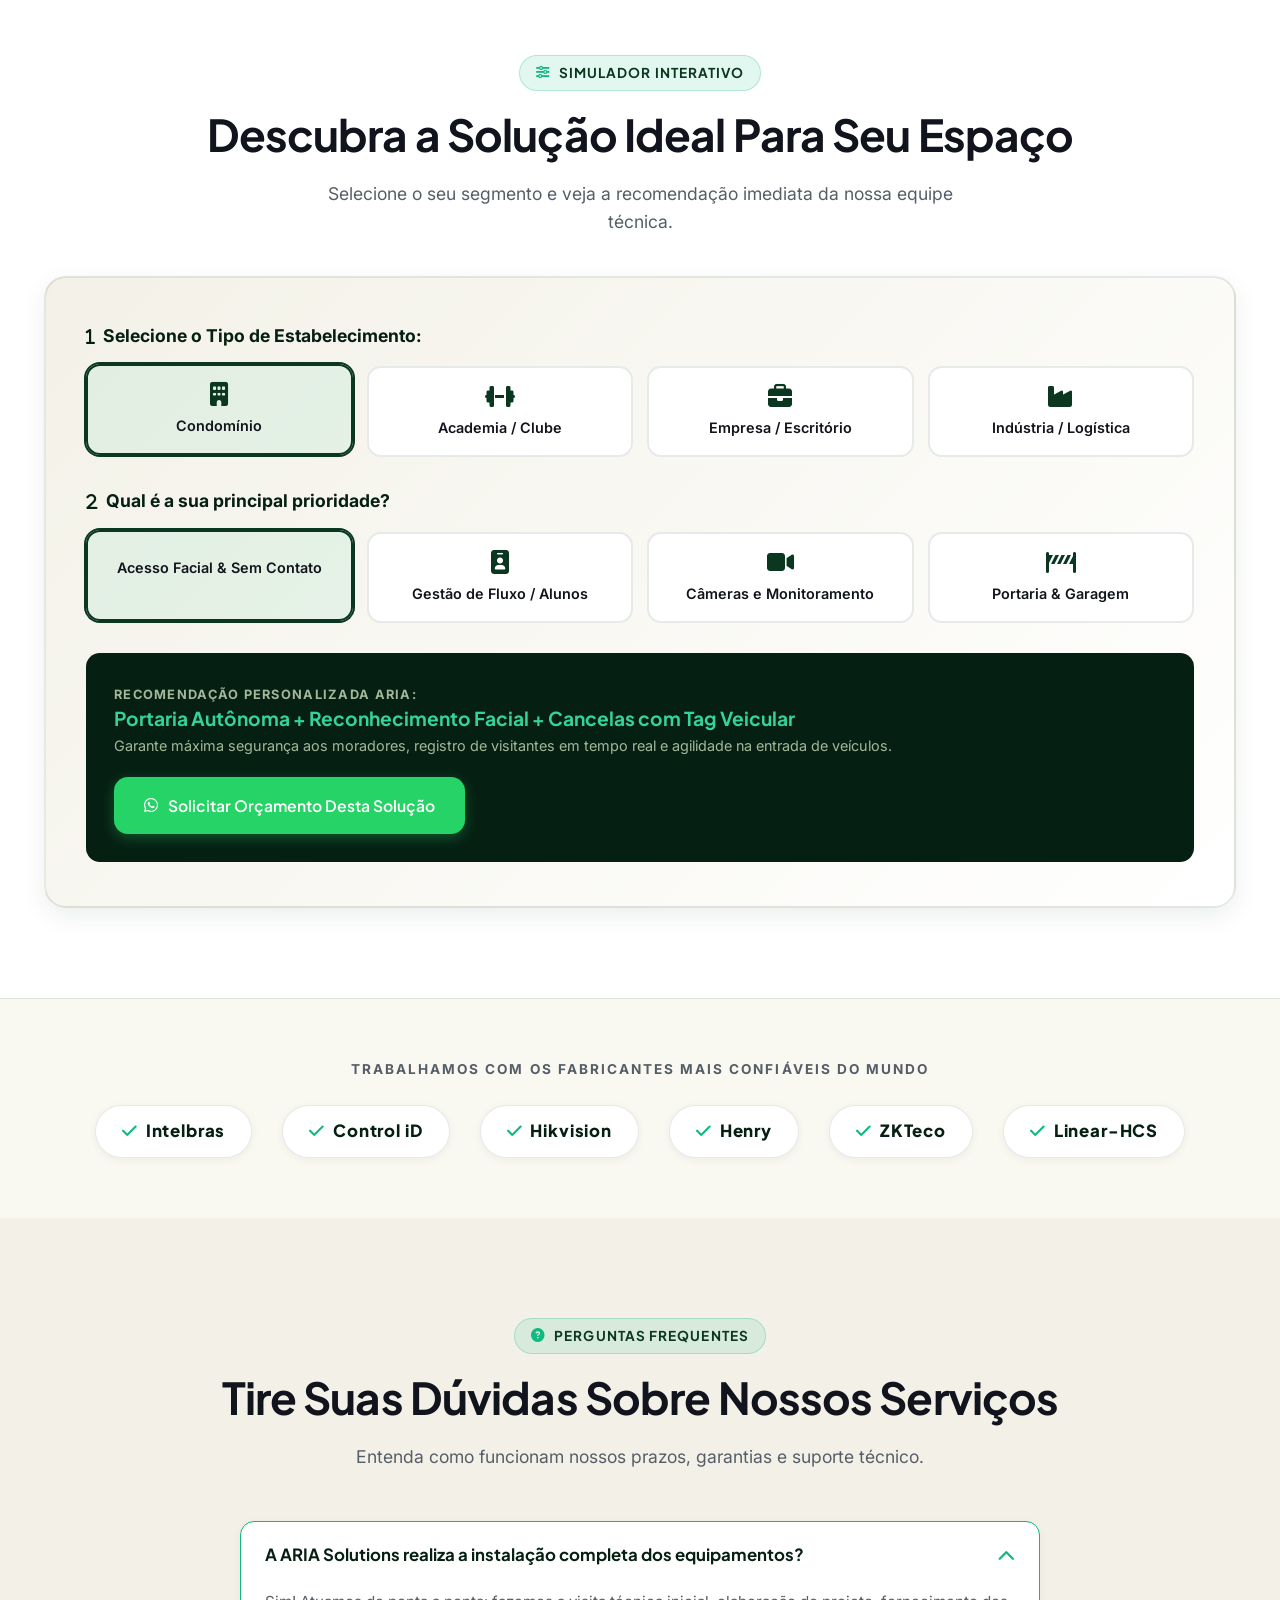
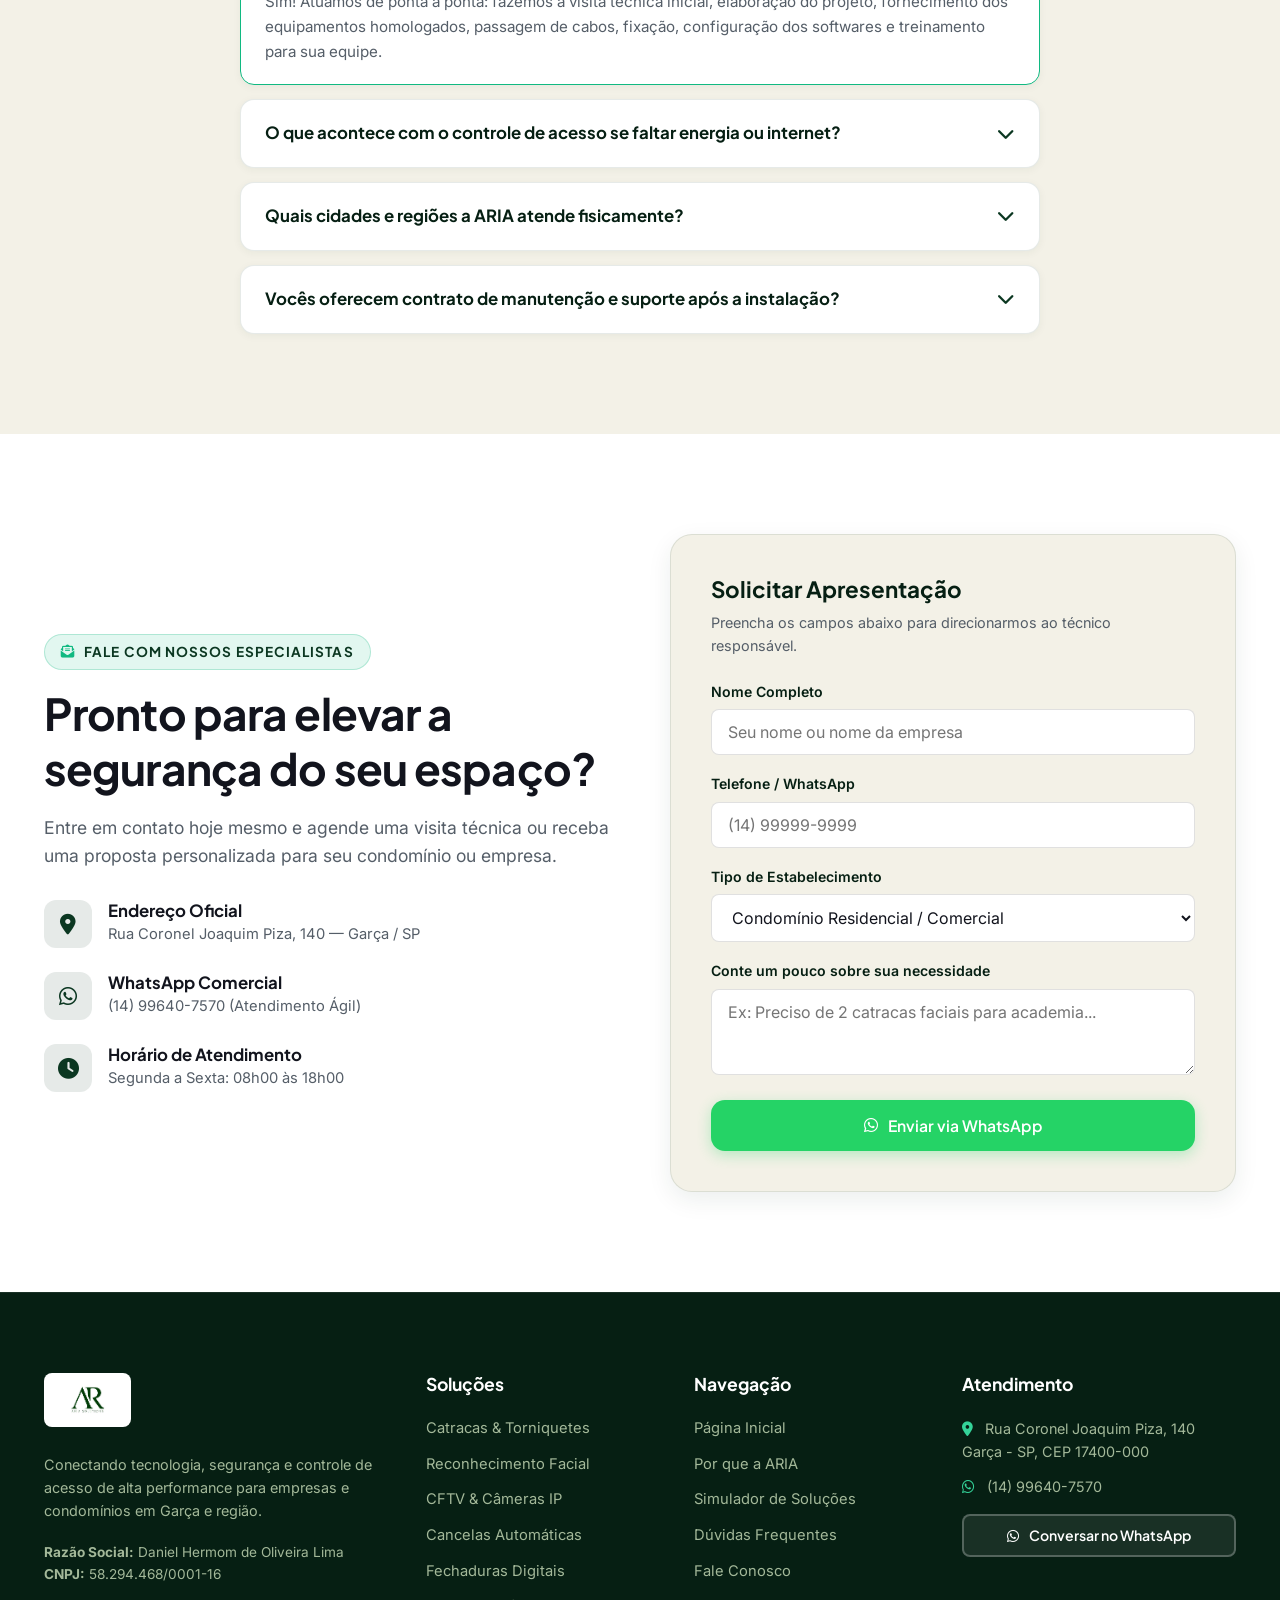
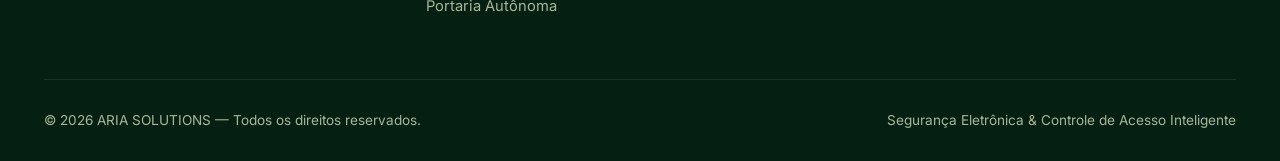
==== commit aedebf4f: "feat: adicionar página dedicada de Catracas e Torniquetes com modelos e integrações" ====
--- a/index.html
+++ b/index.html
@@ -58,7 +58,7 @@
         <div class="nav-dropdown">
           <a href="#solucoes" class="nav-link">Soluções <i class="fa-solid fa-chevron-down" style="font-size: 0.75rem; margin-left: 4px;"></i></a>
           <div class="nav-dropdown-menu">
-            <a href="#solucoes" class="dropdown-item">
+            <a href="catracas-e-torniquetes.html" class="dropdown-item">
               <i class="fa-solid fa-id-badge"></i>
               <span>Catracas & Torniquetes</span>
             </a>
@@ -267,8 +267,8 @@
               <span class="solution-tag">Portarias Corporativas</span>
             </div>
           </div>
-          <a href="https://api.whatsapp.com/send?phone=5514996407570&text=Ol%C3%A1!%20Gostaria%20de%20mais%20informa%C3%A7%C3%B5es%20sobre%20Catracas%20e%20Torniquetes." target="_blank" class="solution-card-link">
-            <span>Solicitar proposta desta solução</span>
+          <a href="catracas-e-torniquetes.html" class="solution-card-link">
+            <span>Ver detalhes e modelos</span>
             <i class="fa-solid fa-arrow-right"></i>
           </a>
         </div>
@@ -675,7 +675,7 @@
         <div class="footer-col">
           <h4>Soluções</h4>
           <div class="footer-links">
-            <a href="#solucoes">Catracas & Torniquetes</a>
+            <a href="catracas-e-torniquetes.html">Catracas & Torniquetes</a>
             <a href="#solucoes">Reconhecimento Facial</a>
             <a href="#solucoes">CFTV & Câmeras IP</a>
             <a href="#solucoes">Cancelas Automáticas</a>
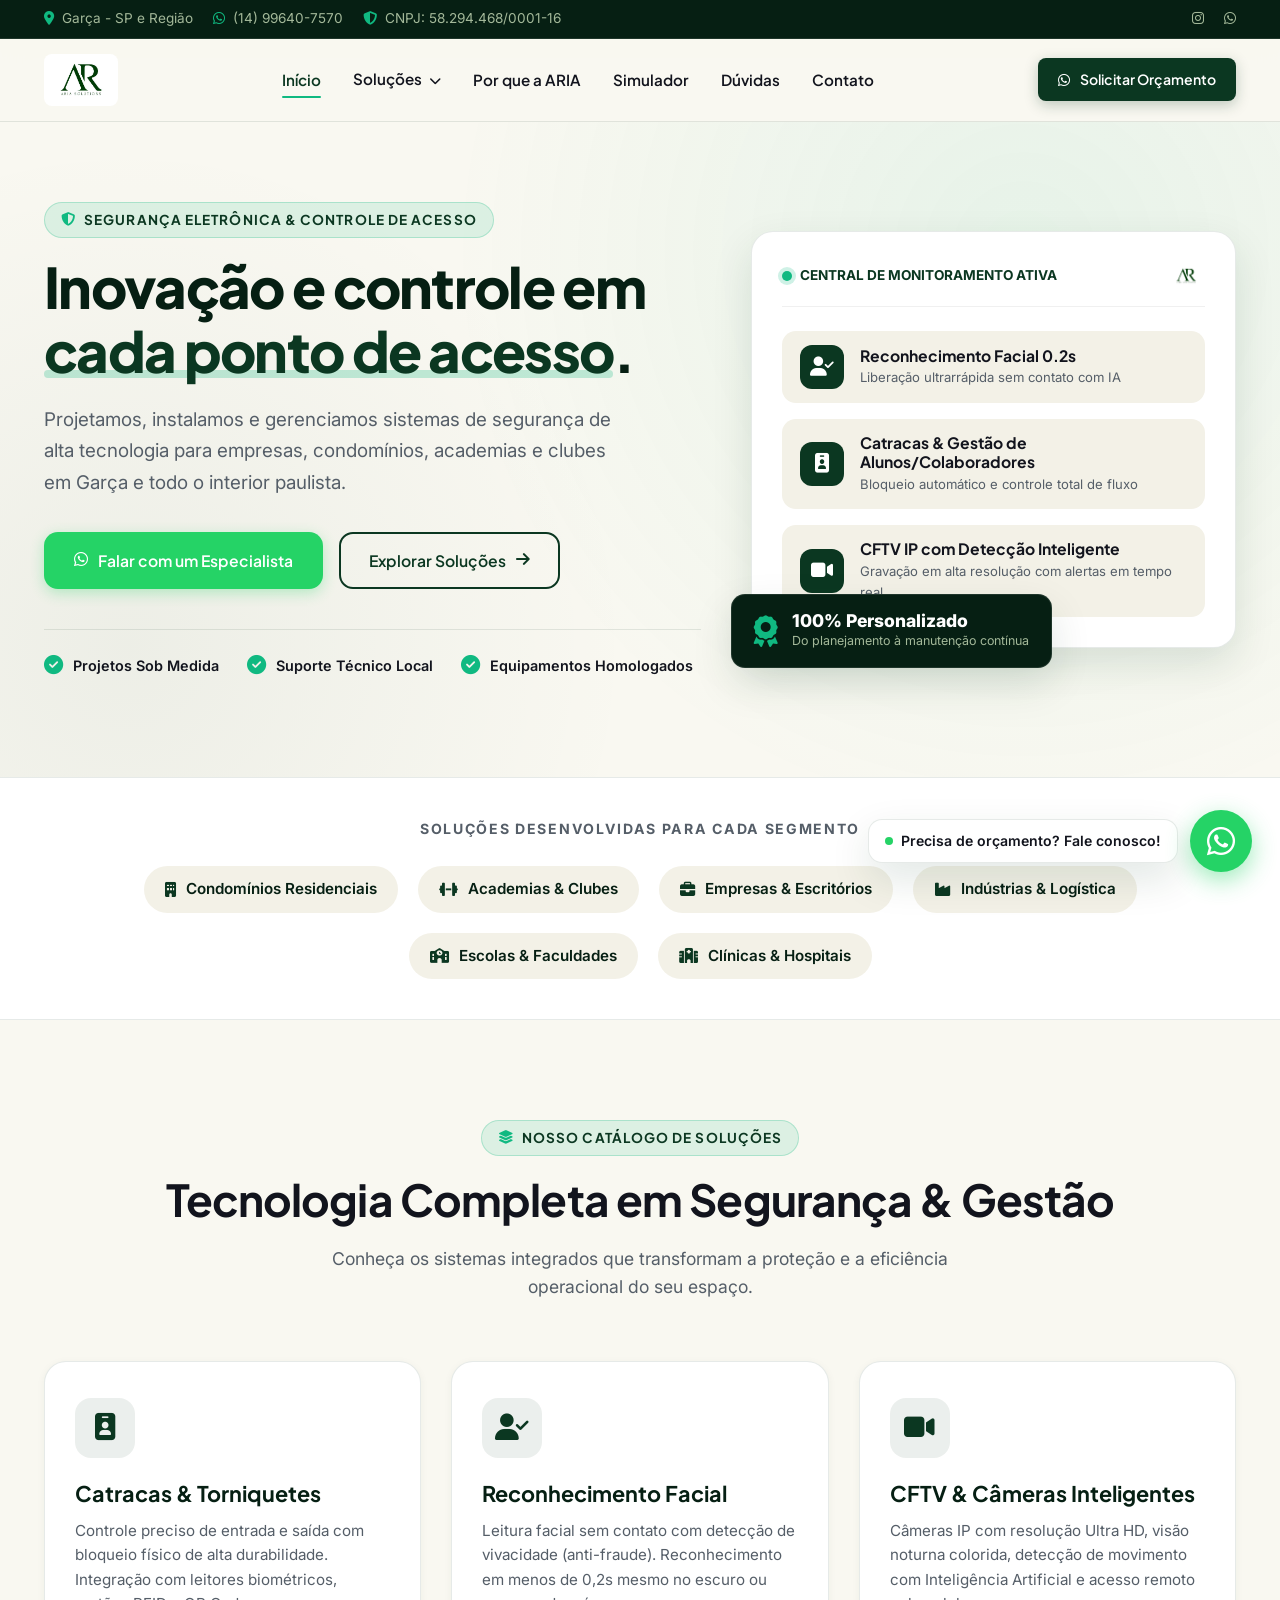
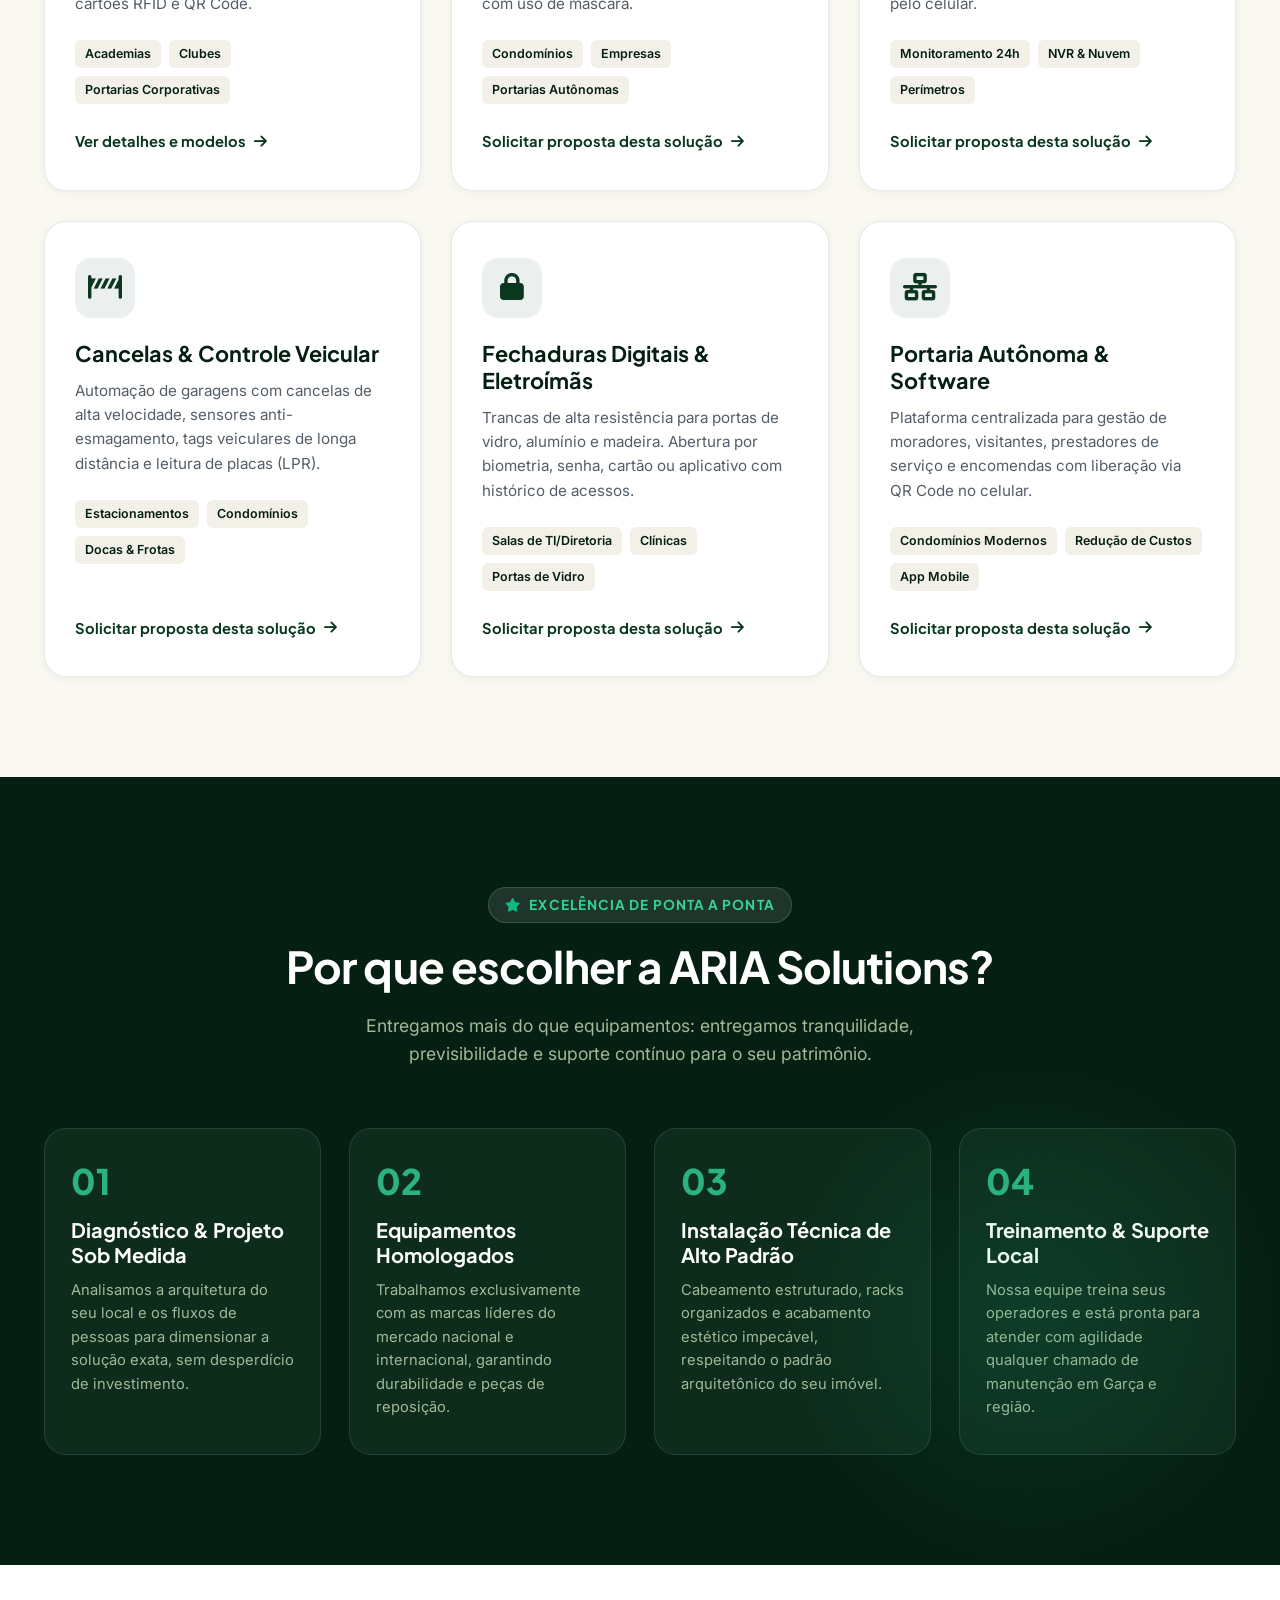
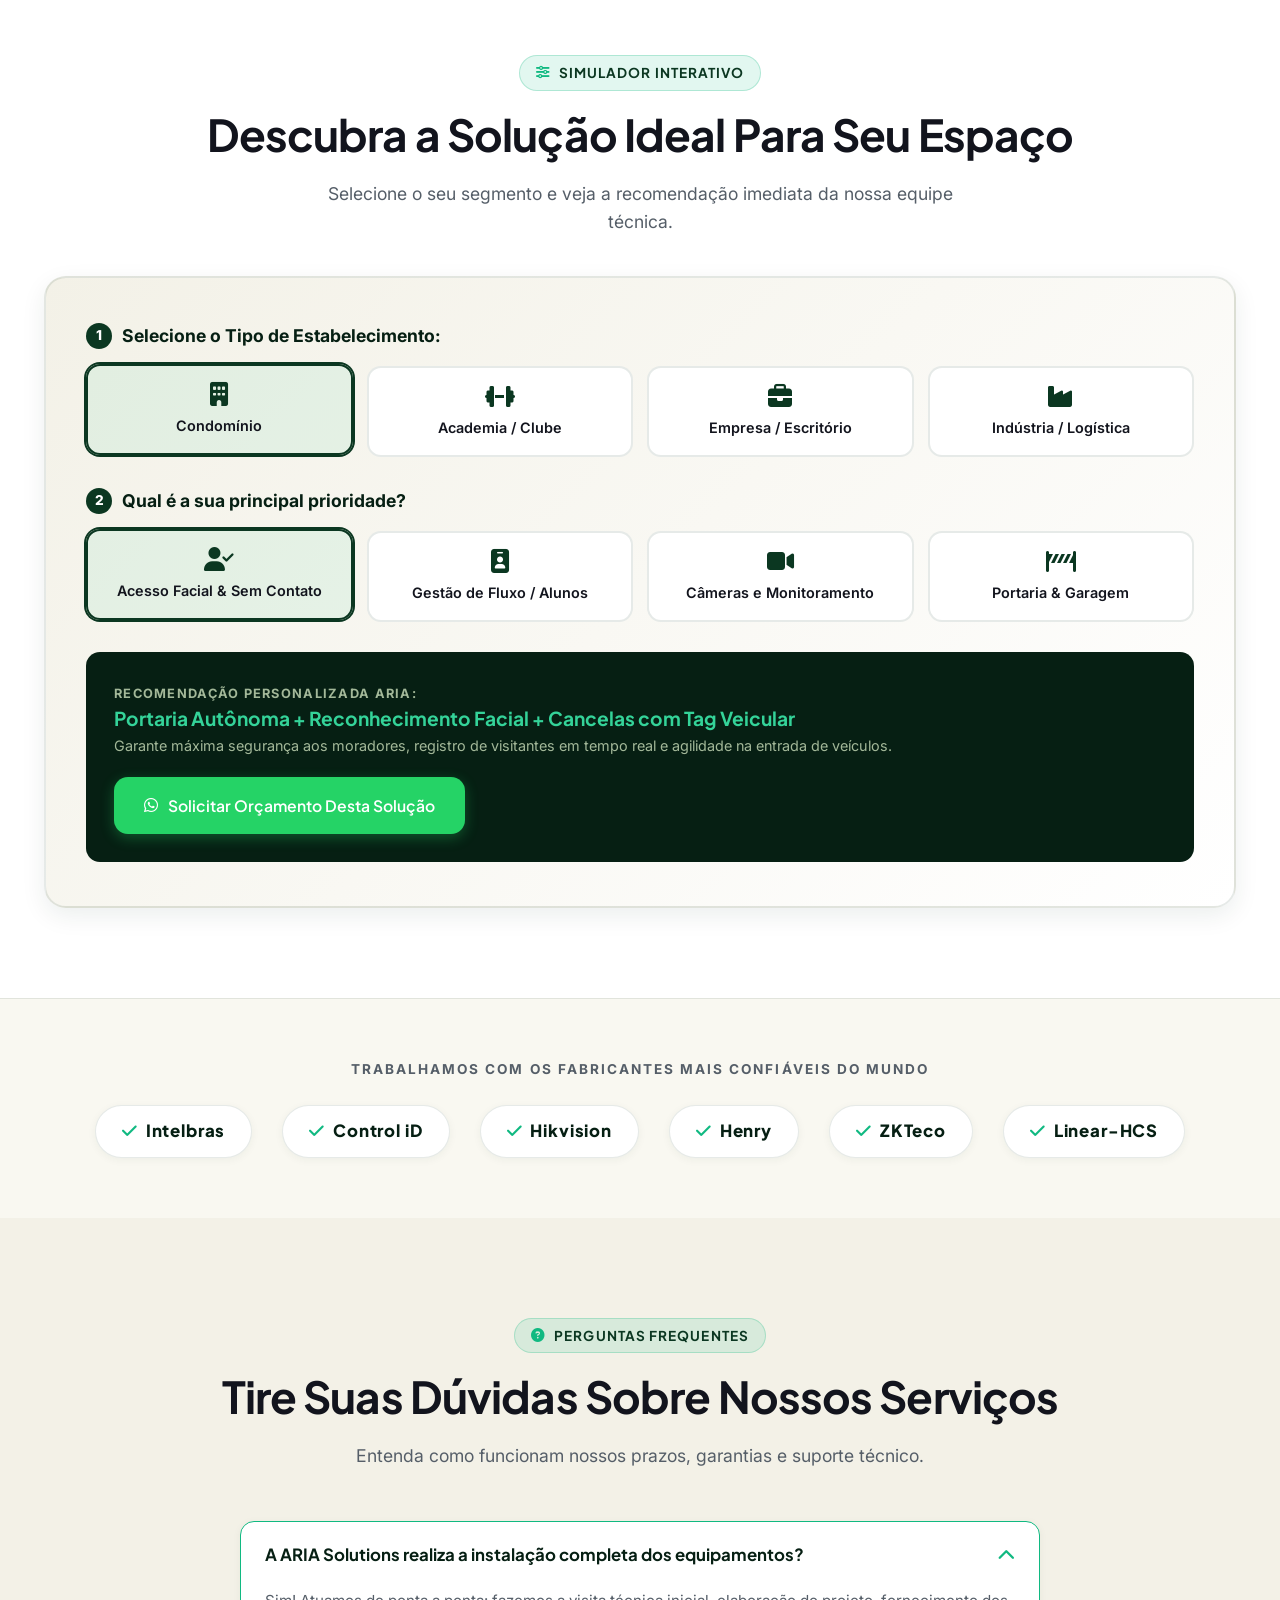
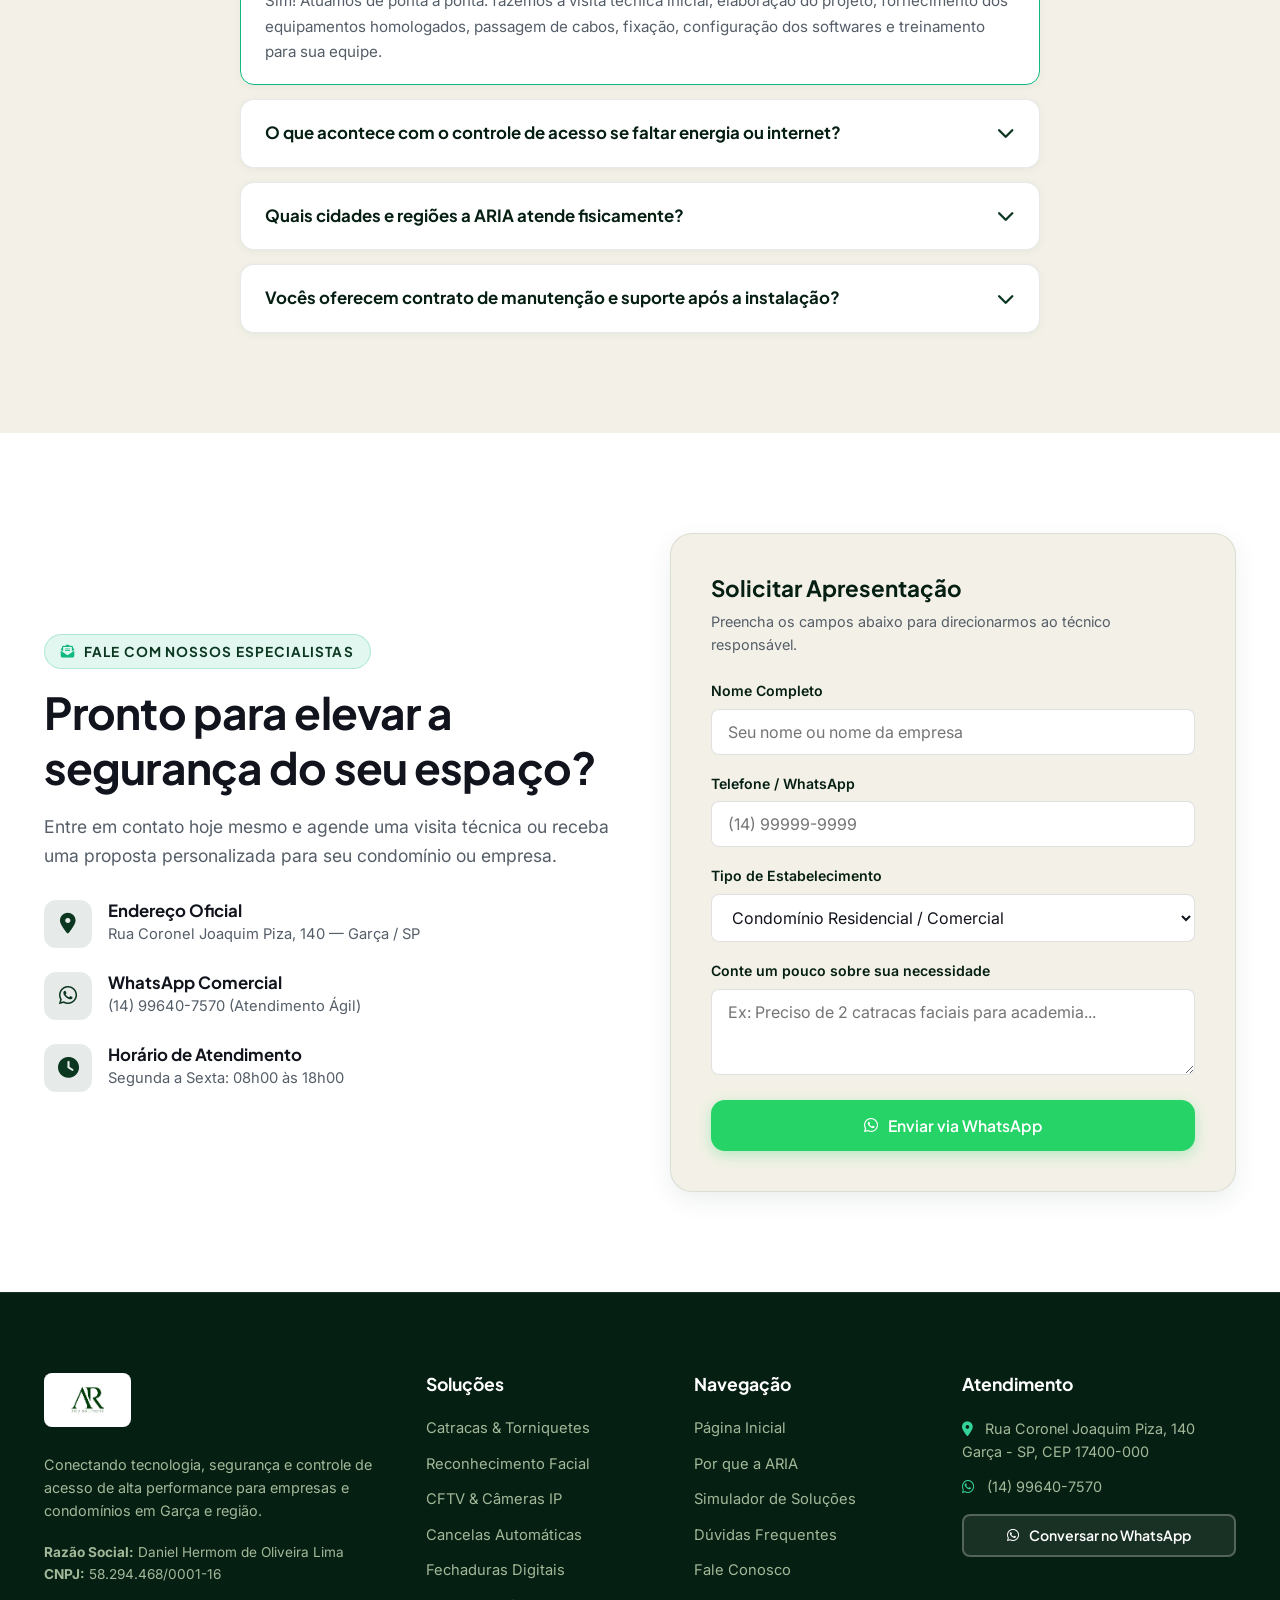
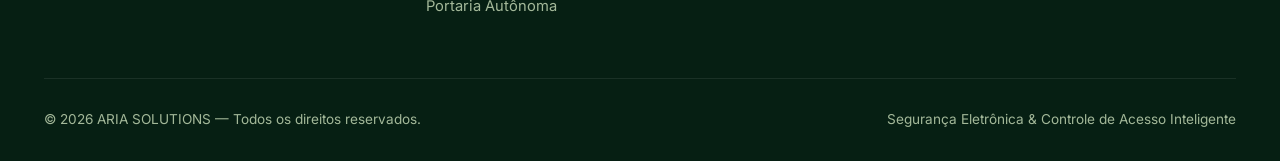
==== commit 42d22994: "fix: atualizar icones do FontAwesome para versao free (reconhecimento facial, badges e camadas)" ====
--- a/index.html
+++ b/index.html
@@ -32,7 +32,7 @@
           <a href="https://api.whatsapp.com/send?phone=5514996407570" target="_blank">(14) 99640-7570</a>
         </div>
         <div class="top-bar-item">
-          <i class="fa-solid fa-shield-check"></i>
+          <i class="fa-solid fa-shield-halved"></i>
           <span>CNPJ: 58.294.468/0001-16</span>
         </div>
       </div>
@@ -63,7 +63,7 @@
               <span>Catracas & Torniquetes</span>
             </a>
             <a href="#solucoes" class="dropdown-item">
-              <i class="fa-solid fa-face-viewfinder"></i>
+              <i class="fa-solid fa-user-check"></i>
               <span>Reconhecimento Facial</span>
             </a>
             <a href="#solucoes" class="dropdown-item">
@@ -111,7 +111,7 @@
         <!-- Coluna Esquerda: Textos & CTAs -->
         <div class="hero-content">
           <div class="section-badge">
-            <i class="fa-solid fa-shield-check"></i>
+            <i class="fa-solid fa-shield-halved"></i>
             <span>Segurança Eletrônica & Controle de Acesso</span>
           </div>
           
@@ -164,7 +164,7 @@
             <div class="hero-features-list">
               <div class="feature-box">
                 <div class="feature-icon">
-                  <i class="fa-solid fa-face-viewfinder"></i>
+                  <i class="fa-solid fa-user-check"></i>
                 </div>
                 <div class="feature-text">
                   <h4>Reconhecimento Facial 0.2s</h4>
@@ -245,7 +245,7 @@
     <div class="container">
       <div class="solutions-header text-center">
         <div class="section-badge">
-          <i class="fa-solid fa-grid-2"></i>
+          <i class="fa-solid fa-layer-group"></i>
           <span>Nosso Catálogo de Soluções</span>
         </div>
         <h2 class="section-title">Tecnologia Completa em Segurança & Gestão</h2>
@@ -277,7 +277,7 @@
         <div class="solution-card">
           <div>
             <div class="solution-card-icon">
-              <i class="fa-solid fa-face-viewfinder"></i>
+              <i class="fa-solid fa-user-check"></i>
             </div>
             <h3 class="solution-card-title">Reconhecimento Facial</h3>
             <p class="solution-card-desc">Leitura facial sem contato com detecção de vivacidade (anti-fraude). Reconhecimento em menos de 0,2s mesmo no escuro ou com uso de máscara.</p>
@@ -430,7 +430,7 @@
 
       <div class="calculator-box">
         <div class="calc-step-title">
-          <i class="fa-solid fa-1"></i>
+          <span class="calc-step-badge">1</span>
           <span>Selecione o Tipo de Estabelecimento:</span>
         </div>
         <div class="calc-options-grid">
@@ -453,12 +453,12 @@
         </div>
 
         <div class="calc-step-title">
-          <i class="fa-solid fa-2"></i>
+          <span class="calc-step-badge">2</span>
           <span>Qual é a sua principal prioridade?</span>
         </div>
         <div class="calc-options-grid">
           <div class="calc-option goal-opt selected" data-value="Controle de Acesso Facial">
-            <i class="fa-solid fa-face-viewfinder"></i>
+            <i class="fa-solid fa-user-check"></i>
             <span>Acesso Facial & Sem Contato</span>
           </div>
           <div class="calc-option goal-opt" data-value="Controle de Inadimplência e Fluxo">
--- a/style.css
+++ b/style.css
@@ -959,7 +959,20 @@
   margin-bottom: 16px;
   display: flex;
   align-items: center;
-  gap: 8px;
+  gap: 10px;
+}
+
+.calc-step-badge {
+  display: inline-flex;
+  align-items: center;
+  justify-content: center;
+  width: 26px;
+  height: 26px;
+  background: var(--primary);
+  color: #FFFFFF;
+  border-radius: 50%;
+  font-size: 0.85rem;
+  font-weight: 800;
 }
 
 .calc-options-grid {
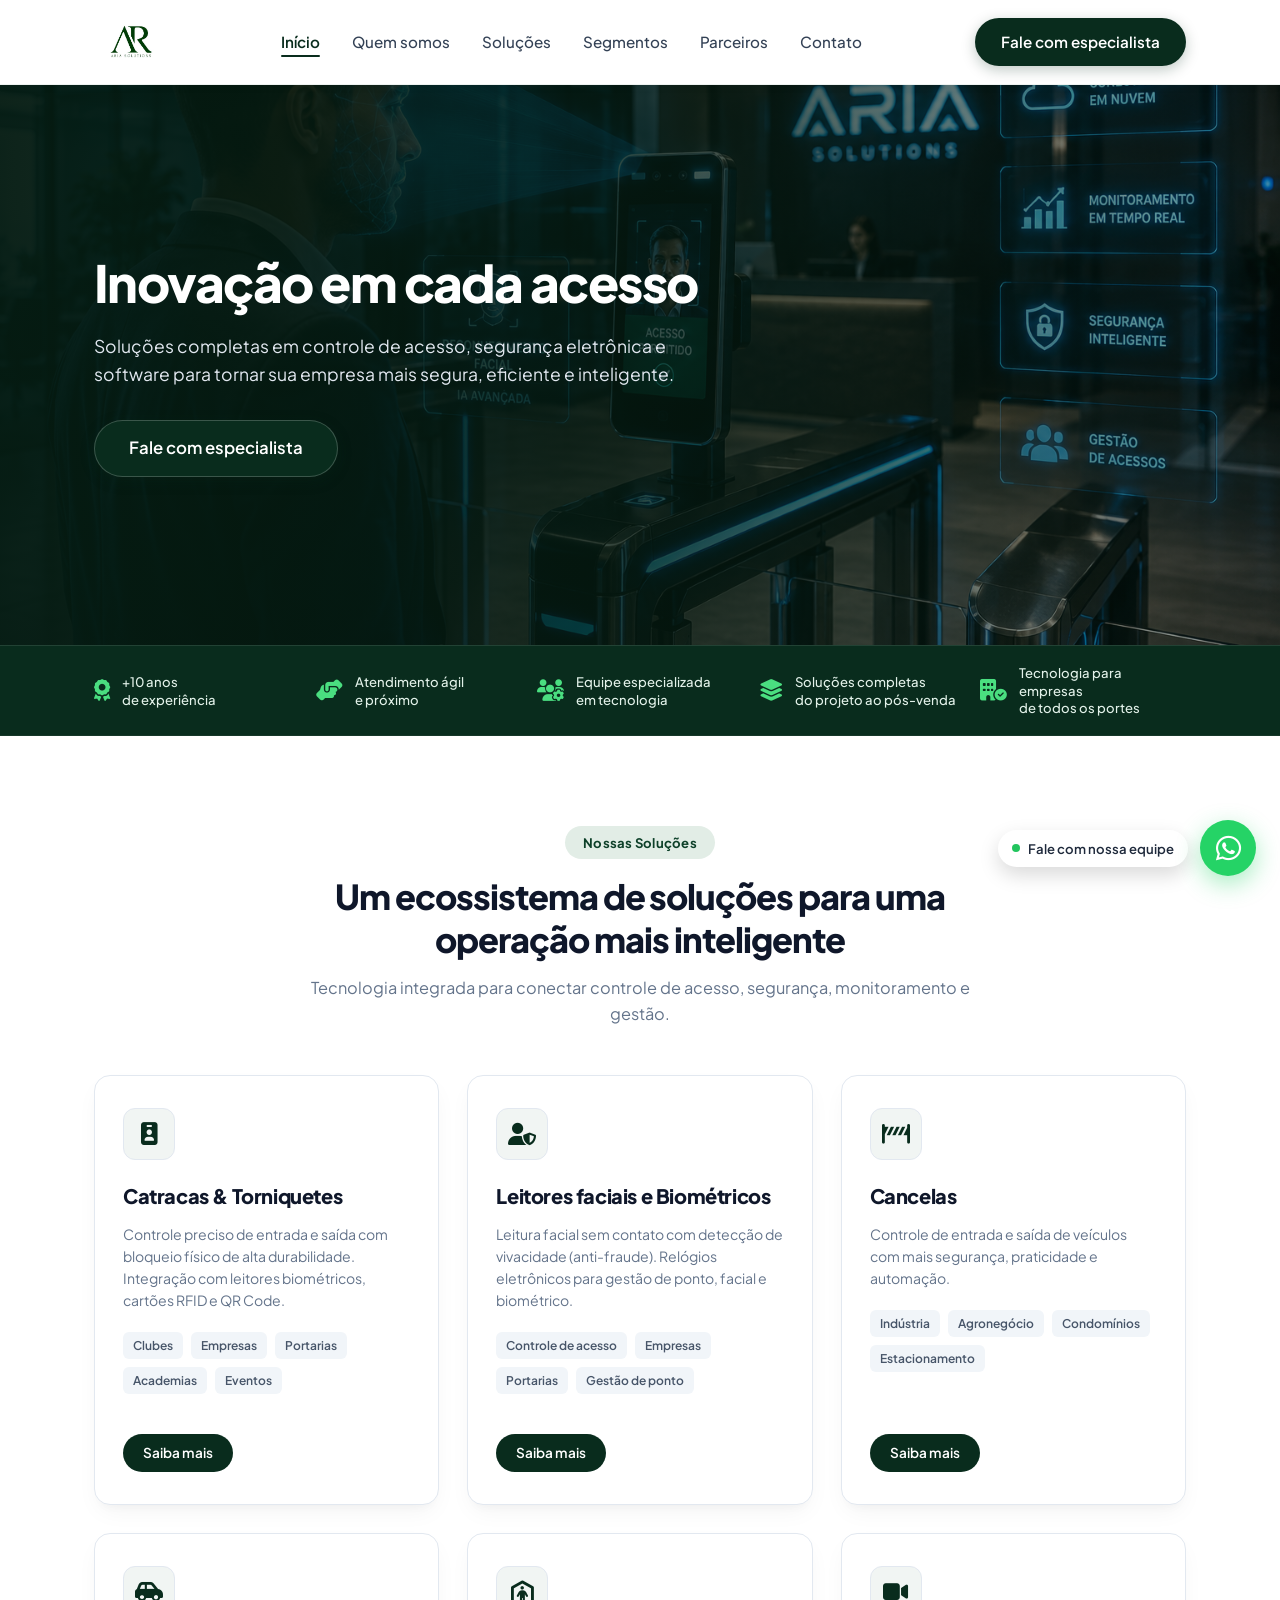
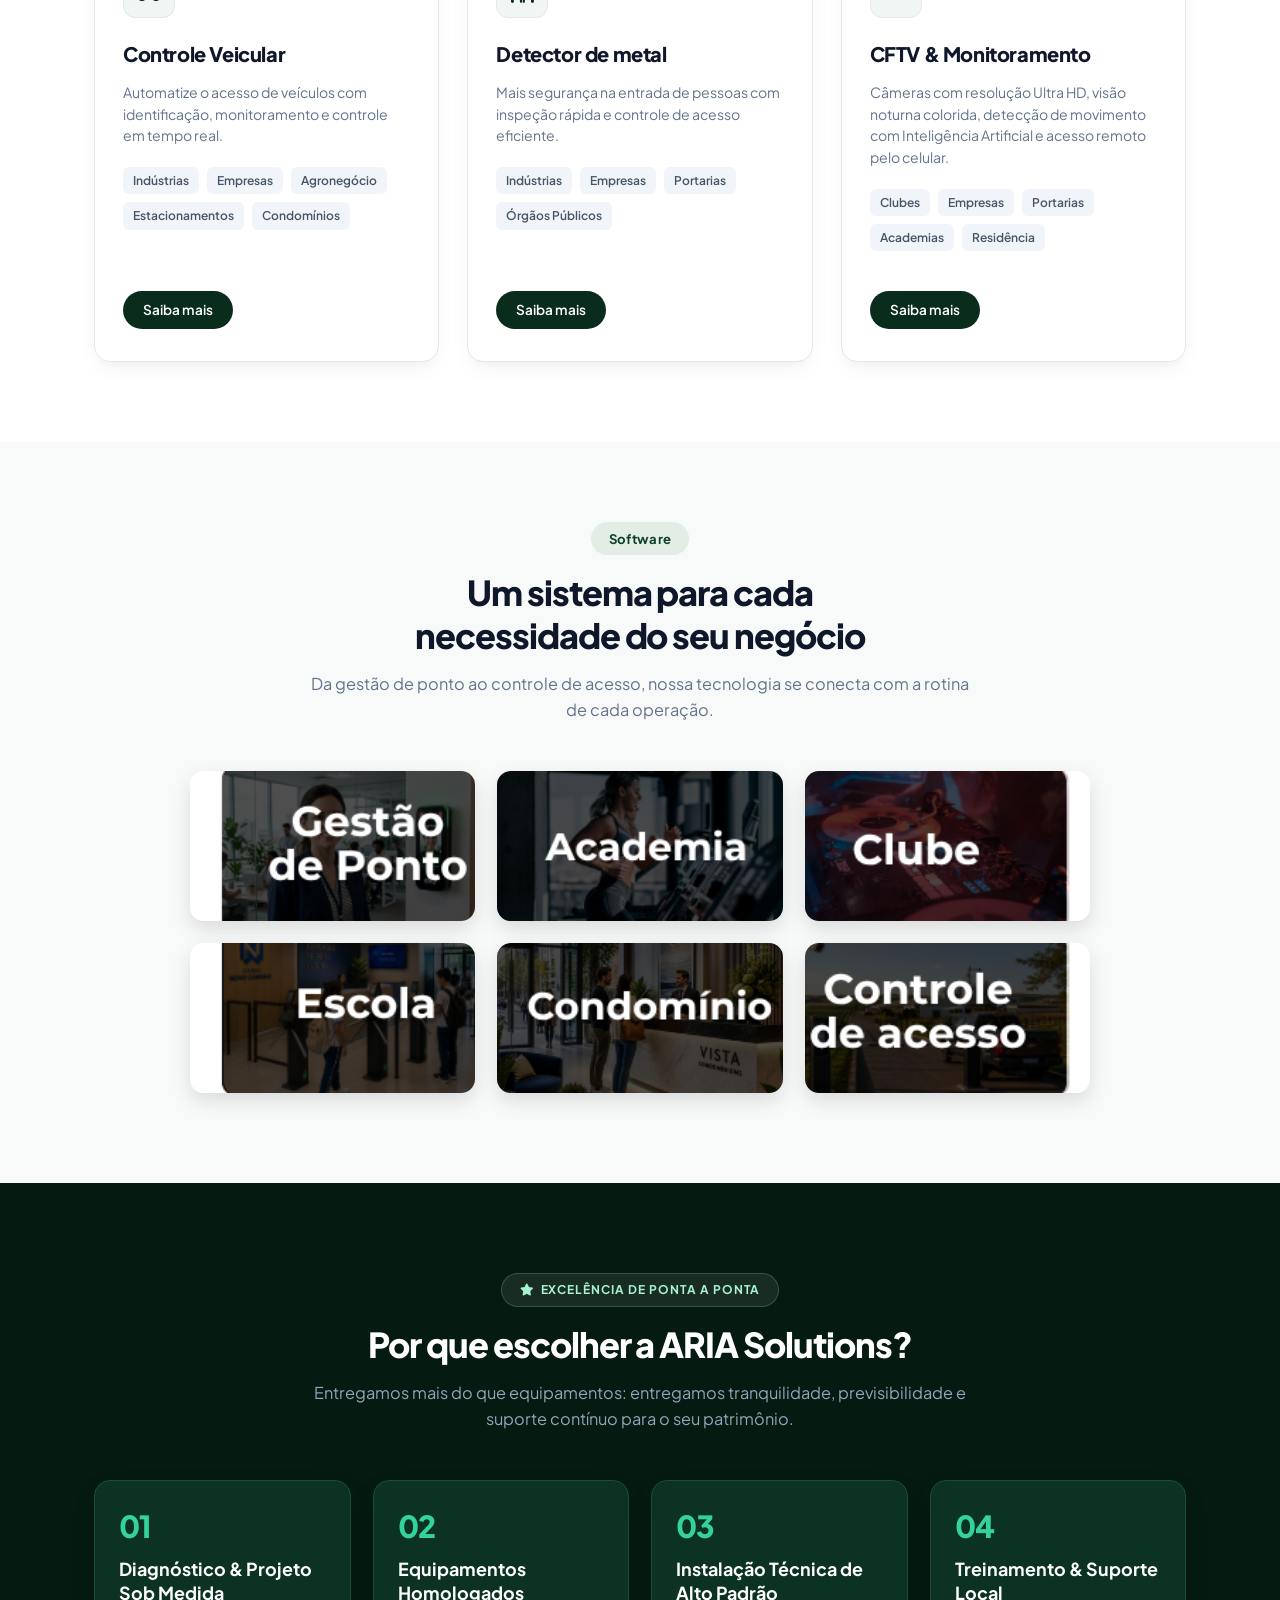
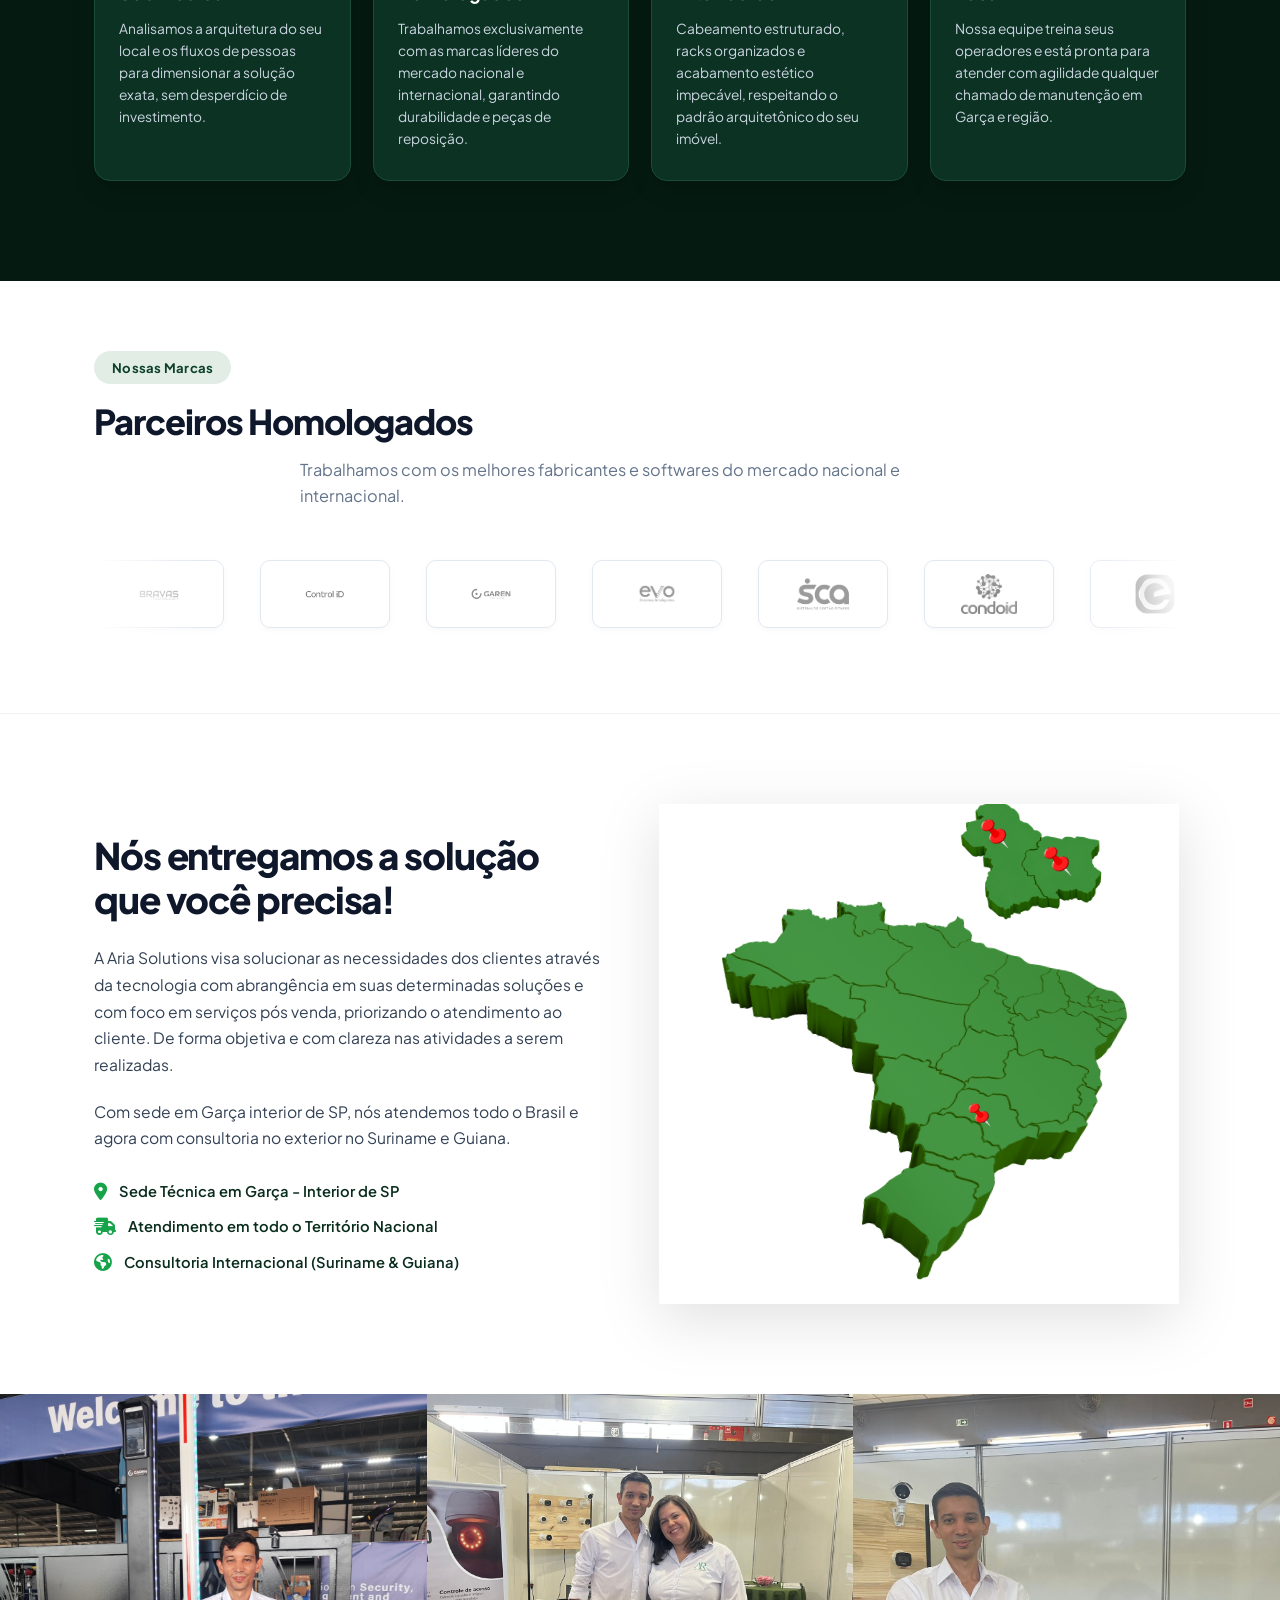
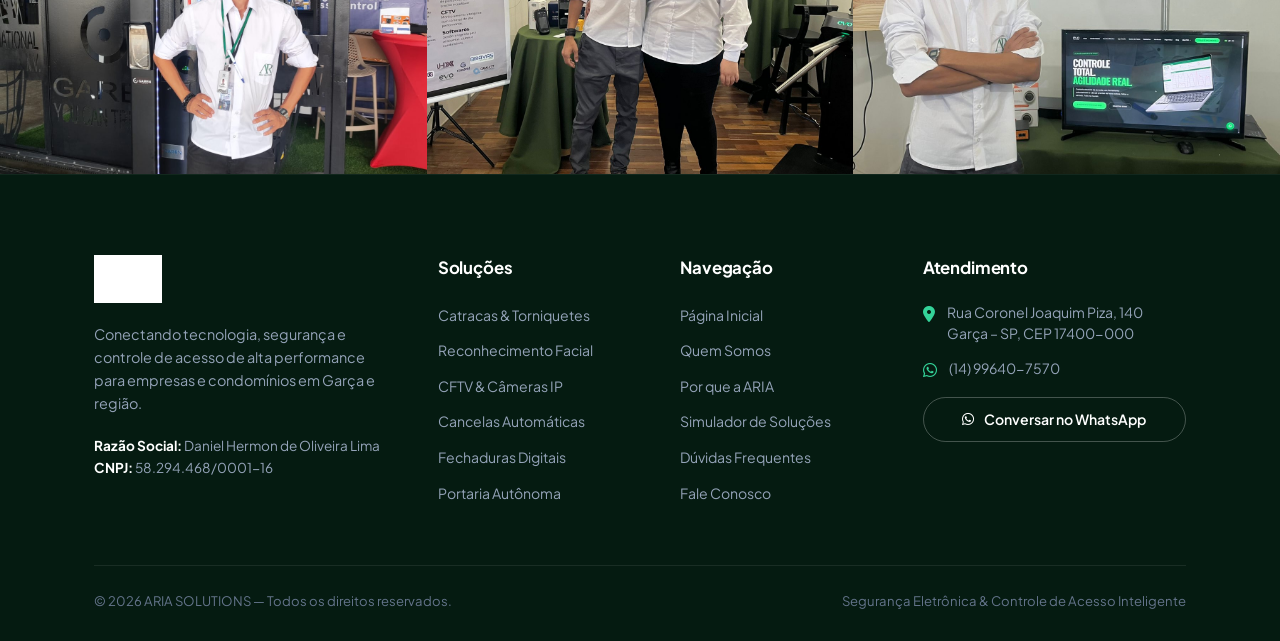
==== commit 05fd01b7: "feat: organizar projeto em pastas modulares (home, quem-somos, cancelas, catracas) e estruturar ativ" ====
--- a/index.html
+++ b/index.html
@@ -3,740 +3,55 @@
 <head>
   <meta charset="UTF-8">
   <meta name="viewport" content="width=device-width, initial-scale=1.0">
-  <title>ARIA SOLUTIONS — Controle de Acesso e Segurança Inteligente</title>
-  <meta name="description" content="Especialistas em controle de acesso, catracas, reconhecimento facial, CFTV e cancelas para empresas, condomínios e academias em Garça e região.">
-  
-  <!-- Fontes do Google -->
-  <link rel="preconnect" href="https://fonts.googleapis.com">
-  <link rel="preconnect" href="https://fonts.gstatic.com" crossorigin>
-  <link href="https://fonts.googleapis.com/css2?family=Inter:wght@400;500;600;700&family=Plus+Jakarta+Sans:wght@600;700;800&display=swap" rel="stylesheet">
-  
-  <!-- Font Awesome Icons -->
-  <link rel="stylesheet" href="https://cdnjs.cloudflare.com/ajax/libs/font-awesome/6.5.1/css/all.min.css">
-  
-  <!-- CSS Personalizado -->
-  <link rel="stylesheet" href="style.css">
+  <meta http-equiv="refresh" content="0; url=home/">
+  <title>ARIA Solutions — Segurança Eletrônica & Controle de Acesso</title>
+  <script>
+    window.location.replace("home/");
+  </script>
+  <style>
+    body {
+      font-family: -apple-system, BlinkMacSystemFont, "Segoe UI", Roboto, sans-serif;
+      display: flex;
+      flex-direction: column;
+      align-items: center;
+      justify-content: center;
+      min-height: 100vh;
+      margin: 0;
+      background-color: #061F13;
+      color: #FFFFFF;
+      text-align: center;
+    }
+    .loader-box {
+      background: rgba(255, 255, 255, 0.05);
+      border: 1px solid rgba(255, 255, 255, 0.1);
+      padding: 40px;
+      border-radius: 16px;
+      max-width: 400px;
+    }
+    .spinner {
+      width: 40px;
+      height: 40px;
+      border: 3px solid rgba(16, 185, 129, 0.2);
+      border-top-color: #10B981;
+      border-radius: 50%;
+      animation: spin 0.8s linear infinite;
+      margin: 0 auto 20px;
+    }
+    @keyframes spin {
+      to { transform: rotate(360deg); }
+    }
+    a {
+      color: #10B981;
+      text-decoration: underline;
+    }
+  </style>
 </head>
 <body>
-
-  <!-- ================= TOP BAR ================= -->
-  <div class="top-bar">
-    <div class="container">
-      <div class="top-bar-info">
-        <div class="top-bar-item">
-          <i class="fa-solid fa-location-dot"></i>
-          <span>Garça - SP e Região</span>
-        </div>
-        <div class="top-bar-item">
-          <i class="fa-brands fa-whatsapp"></i>
-          <a href="https://api.whatsapp.com/send?phone=5514996407570" target="_blank">(14) 99640-7570</a>
-        </div>
-        <div class="top-bar-item">
-          <i class="fa-solid fa-shield-halved"></i>
-          <span>CNPJ: 58.294.468/0001-16</span>
-        </div>
-      </div>
-      <div class="top-bar-social">
-        <a href="https://www.instagram.com/" target="_blank" title="Instagram"><i class="fa-brands fa-instagram"></i></a>
-        <a href="https://api.whatsapp.com/send?phone=5514996407570" target="_blank" title="WhatsApp"><i class="fa-brands fa-whatsapp"></i></a>
-      </div>
-    </div>
+  <div class="loader-box">
+    <div class="spinner"></div>
+    <h2 style="margin: 0 0 10px; font-weight: 700;">ARIA Solutions</h2>
+    <p style="color: #94a3b8; font-size: 0.95rem; margin: 0 0 16px;">Carregando a página inicial...</p>
+    <p style="font-size: 0.85rem;"><a href="home/">Clique aqui caso não seja redirecionado automaticamente</a></p>
   </div>
-
-  <!-- ================= HEADER / NAVBAR ================= -->
-  <header class="header">
-    <div class="container nav-container">
-      <!-- Brand Logo -->
-      <a href="#inicio" class="brand-logo">
-        <img src="logo.jpg" alt="ARIA Solutions" class="brand-logo-img">
-      </a>
-
-      <!-- Menu de Navegação -->
-      <nav class="nav-menu">
-        <a href="#inicio" class="nav-link active">Início</a>
-        
-        <div class="nav-dropdown">
-          <a href="#solucoes" class="nav-link">Soluções <i class="fa-solid fa-chevron-down" style="font-size: 0.75rem; margin-left: 4px;"></i></a>
-          <div class="nav-dropdown-menu">
-            <a href="catracas-e-torniquetes.html" class="dropdown-item">
-              <i class="fa-solid fa-id-badge"></i>
-              <span>Catracas & Torniquetes</span>
-            </a>
-            <a href="#solucoes" class="dropdown-item">
-              <i class="fa-solid fa-user-check"></i>
-              <span>Reconhecimento Facial</span>
-            </a>
-            <a href="#solucoes" class="dropdown-item">
-              <i class="fa-solid fa-video"></i>
-              <span>CFTV & Câmeras IP</span>
-            </a>
-            <a href="#solucoes" class="dropdown-item">
-              <i class="fa-solid fa-road-barrier"></i>
-              <span>Cancelas Automáticas</span>
-            </a>
-            <a href="#solucoes" class="dropdown-item">
-              <i class="fa-solid fa-lock"></i>
-              <span>Fechaduras Digitais</span>
-            </a>
-            <a href="#solucoes" class="dropdown-item">
-              <i class="fa-solid fa-network-wired"></i>
-              <span>Portaria Autônoma & Software</span>
-            </a>
-          </div>
-        </div>
-
-        <a href="#diferenciais" class="nav-link">Por que a ARIA</a>
-        <a href="#simulador" class="nav-link">Simulador</a>
-        <a href="#faq" class="nav-link">Dúvidas</a>
-        <a href="#contato" class="nav-link">Contato</a>
-      </nav>
-
-      <!-- Botão CTA & Menu Mobile Toggle -->
-      <div class="nav-actions">
-        <a href="https://api.whatsapp.com/send?phone=5514996407570&text=Ol%C3%A1!%20Gostaria%20de%20solicitar%20um%20or%C3%A7amento%20com%20a%20ARIA%20Solutions." target="_blank" class="btn btn-primary btn-sm">
-          <i class="fa-brands fa-whatsapp"></i>
-          <span>Solicitar Orçamento</span>
-        </a>
-        <button class="menu-toggle" aria-label="Abrir Menu">
-          <i class="fa-solid fa-bars"></i>
-        </button>
-      </div>
-    </div>
-  </header>
-
-  <!-- ================= HERO SECTION ================= -->
-  <section class="hero" id="inicio">
-    <div class="container">
-      <div class="hero-grid">
-        <!-- Coluna Esquerda: Textos & CTAs -->
-        <div class="hero-content">
-          <div class="section-badge">
-            <i class="fa-solid fa-shield-halved"></i>
-            <span>Segurança Eletrônica & Controle de Acesso</span>
-          </div>
-          
-          <h1 class="hero-title">
-            Inovação e controle em <span class="highlight">cada ponto de acesso</span>.
-          </h1>
-          
-          <p class="hero-subtitle">
-            Projetamos, instalamos e gerenciamos sistemas de segurança de alta tecnologia para empresas, condomínios, academias e clubes em Garça e todo o interior paulista.
-          </p>
-
-          <div class="hero-cta-group">
-            <a href="https://api.whatsapp.com/send?phone=5514996407570&text=Ol%C3%A1!%20Vim%20pelo%20site%20e%20gostaria%20de%20falar%20com%20um%20especialista%20em%20seguran%C3%A7a." target="_blank" class="btn btn-whatsapp">
-              <i class="fa-brands fa-whatsapp"></i>
-              <span>Falar com um Especialista</span>
-            </a>
-            <a href="#solucoes" class="btn btn-outline">
-              <span>Explorar Soluções</span>
-              <i class="fa-solid fa-arrow-right"></i>
-            </a>
-          </div>
-
-          <div class="hero-trust-badges">
-            <div class="trust-item">
-              <i class="fa-solid fa-circle-check"></i>
-              <span>Projetos Sob Medida</span>
-            </div>
-            <div class="trust-item">
-              <i class="fa-solid fa-circle-check"></i>
-              <span>Suporte Técnico Local</span>
-            </div>
-            <div class="trust-item">
-              <i class="fa-solid fa-circle-check"></i>
-              <span>Equipamentos Homologados</span>
-            </div>
-          </div>
-        </div>
-
-        <!-- Coluna Direita: Showcase Visual Interativo -->
-        <div class="hero-visual">
-          <div class="hero-main-card">
-            <div class="hero-card-header">
-              <div class="card-status">
-                <span class="status-dot"></span>
-                <span>CENTRAL DE MONITORAMENTO ATIVA</span>
-              </div>
-              <img src="logo.jpg" alt="ARIA Solutions" style="height: 28px; width: auto; object-fit: contain; border-radius: 4px; background: #fff; padding: 2px;">
-            </div>
-
-            <div class="hero-features-list">
-              <div class="feature-box">
-                <div class="feature-icon">
-                  <i class="fa-solid fa-user-check"></i>
-                </div>
-                <div class="feature-text">
-                  <h4>Reconhecimento Facial 0.2s</h4>
-                  <p>Liberação ultrarrápida sem contato com IA</p>
-                </div>
-              </div>
-
-              <div class="feature-box">
-                <div class="feature-icon">
-                  <i class="fa-solid fa-id-badge"></i>
-                </div>
-                <div class="feature-text">
-                  <h4>Catracas & Gestão de Alunos/Colaboradores</h4>
-                  <p>Bloqueio automático e controle total de fluxo</p>
-                </div>
-              </div>
-
-              <div class="feature-box">
-                <div class="feature-icon">
-                  <i class="fa-solid fa-video"></i>
-                </div>
-                <div class="feature-text">
-                  <h4>CFTV IP com Detecção Inteligente</h4>
-                  <p>Gravação em alta resolução com alertas em tempo real</p>
-                </div>
-              </div>
-            </div>
-          </div>
-
-          <!-- Floating Badge -->
-          <div class="floating-badge">
-            <i class="fa-solid fa-award"></i>
-            <div>
-              <div class="badge-title">100% Personalizado</div>
-              <div class="badge-desc">Do planejamento à manutenção contínua</div>
-            </div>
-          </div>
-        </div>
-      </div>
-    </div>
-  </section>
-
-  <!-- ================= BARRA DE SEGMENTOS ================= -->
-  <section class="segments-bar">
-    <div class="container">
-      <div class="segments-title">Soluções Desenvolvidas Para Cada Segmento</div>
-      <div class="segments-grid">
-        <div class="segment-item">
-          <i class="fa-solid fa-building"></i>
-          <span>Condomínios Residenciais</span>
-        </div>
-        <div class="segment-item">
-          <i class="fa-solid fa-dumbbell"></i>
-          <span>Academias & Clubes</span>
-        </div>
-        <div class="segment-item">
-          <i class="fa-solid fa-briefcase"></i>
-          <span>Empresas & Escritórios</span>
-        </div>
-        <div class="segment-item">
-          <i class="fa-solid fa-industry"></i>
-          <span>Indústrias & Logística</span>
-        </div>
-        <div class="segment-item">
-          <i class="fa-solid fa-school"></i>
-          <span>Escolas & Faculdades</span>
-        </div>
-        <div class="segment-item">
-          <i class="fa-solid fa-hospital"></i>
-          <span>Clínicas & Hospitais</span>
-        </div>
-      </div>
-    </div>
-  </section>
-
-  <!-- ================= MÓDULO DE SOLUÇÕES (GRID) ================= -->
-  <section class="solutions" id="solucoes">
-    <div class="container">
-      <div class="solutions-header text-center">
-        <div class="section-badge">
-          <i class="fa-solid fa-layer-group"></i>
-          <span>Nosso Catálogo de Soluções</span>
-        </div>
-        <h2 class="section-title">Tecnologia Completa em Segurança & Gestão</h2>
-        <p class="section-desc">Conheça os sistemas integrados que transformam a proteção e a eficiência operacional do seu espaço.</p>
-      </div>
-
-      <div class="solutions-grid">
-        <!-- 1. Catracas -->
-        <div class="solution-card">
-          <div>
-            <div class="solution-card-icon">
-              <i class="fa-solid fa-id-badge"></i>
-            </div>
-            <h3 class="solution-card-title">Catracas & Torniquetes</h3>
-            <p class="solution-card-desc">Controle preciso de entrada e saída com bloqueio físico de alta durabilidade. Integração com leitores biométricos, cartões RFID e QR Code.</p>
-            <div class="solution-tags">
-              <span class="solution-tag">Academias</span>
-              <span class="solution-tag">Clubes</span>
-              <span class="solution-tag">Portarias Corporativas</span>
-            </div>
-          </div>
-          <a href="catracas-e-torniquetes.html" class="solution-card-link">
-            <span>Ver detalhes e modelos</span>
-            <i class="fa-solid fa-arrow-right"></i>
-          </a>
-        </div>
-
-        <!-- 2. Reconhecimento Facial -->
-        <div class="solution-card">
-          <div>
-            <div class="solution-card-icon">
-              <i class="fa-solid fa-user-check"></i>
-            </div>
-            <h3 class="solution-card-title">Reconhecimento Facial</h3>
-            <p class="solution-card-desc">Leitura facial sem contato com detecção de vivacidade (anti-fraude). Reconhecimento em menos de 0,2s mesmo no escuro ou com uso de máscara.</p>
-            <div class="solution-tags">
-              <span class="solution-tag">Condomínios</span>
-              <span class="solution-tag">Empresas</span>
-              <span class="solution-tag">Portarias Autônomas</span>
-            </div>
-          </div>
-          <a href="https://api.whatsapp.com/send?phone=5514996407570&text=Ol%C3%A1!%20Gostaria%20de%20mais%20informa%C3%A7%C3%B5es%20sobre%20Reconhecimento%20Facial." target="_blank" class="solution-card-link">
-            <span>Solicitar proposta desta solução</span>
-            <i class="fa-solid fa-arrow-right"></i>
-          </a>
-        </div>
-
-        <!-- 3. CFTV IP -->
-        <div class="solution-card">
-          <div>
-            <div class="solution-card-icon">
-              <i class="fa-solid fa-video"></i>
-            </div>
-            <h3 class="solution-card-title">CFTV & Câmeras Inteligentes</h3>
-            <p class="solution-card-desc">Câmeras IP com resolução Ultra HD, visão noturna colorida, detecção de movimento com Inteligência Artificial e acesso remoto pelo celular.</p>
-            <div class="solution-tags">
-              <span class="solution-tag">Monitoramento 24h</span>
-              <span class="solution-tag">NVR & Nuvem</span>
-              <span class="solution-tag">Perímetros</span>
-            </div>
-          </div>
-          <a href="https://api.whatsapp.com/send?phone=5514996407570&text=Ol%C3%A1!%20Gostaria%20de%20mais%20informa%C3%A7%C3%B5es%20sobre%20CFTV%20e%20C%C3%A2meras%20IP." target="_blank" class="solution-card-link">
-            <span>Solicitar proposta desta solução</span>
-            <i class="fa-solid fa-arrow-right"></i>
-          </a>
-        </div>
-
-        <!-- 4. Cancelas Automáticas -->
-        <div class="solution-card">
-          <div>
-            <div class="solution-card-icon">
-              <i class="fa-solid fa-road-barrier"></i>
-            </div>
-            <h3 class="solution-card-title">Cancelas & Controle Veicular</h3>
-            <p class="solution-card-desc">Automação de garagens com cancelas de alta velocidade, sensores anti-esmagamento, tags veiculares de longa distância e leitura de placas (LPR).</p>
-            <div class="solution-tags">
-              <span class="solution-tag">Estacionamentos</span>
-              <span class="solution-tag">Condomínios</span>
-              <span class="solution-tag">Docas & Frotas</span>
-            </div>
-          </div>
-          <a href="https://api.whatsapp.com/send?phone=5514996407570&text=Ol%C3%A1!%20Gostaria%20de%20mais%20informa%C3%A7%C3%B5es%20sobre%20Cancelas%20Autom%C3%A1ticas." target="_blank" class="solution-card-link">
-            <span>Solicitar proposta desta solução</span>
-            <i class="fa-solid fa-arrow-right"></i>
-          </a>
-        </div>
-
-        <!-- 5. Fechaduras Digitais -->
-        <div class="solution-card">
-          <div>
-            <div class="solution-card-icon">
-              <i class="fa-solid fa-lock"></i>
-            </div>
-            <h3 class="solution-card-title">Fechaduras Digitais & Eletroímãs</h3>
-            <p class="solution-card-desc">Trancas de alta resistência para portas de vidro, alumínio e madeira. Abertura por biometria, senha, cartão ou aplicativo com histórico de acessos.</p>
-            <div class="solution-tags">
-              <span class="solution-tag">Salas de TI/Diretoria</span>
-              <span class="solution-tag">Clínicas</span>
-              <span class="solution-tag">Portas de Vidro</span>
-            </div>
-          </div>
-          <a href="https://api.whatsapp.com/send?phone=5514996407570&text=Ol%C3%A1!%20Gostaria%20de%20mais%20informa%C3%A7%C3%B5es%20sobre%20Fechaduras%20Digitais." target="_blank" class="solution-card-link">
-            <span>Solicitar proposta desta solução</span>
-            <i class="fa-solid fa-arrow-right"></i>
-          </a>
-        </div>
-
-        <!-- 6. Portaria Autônoma & Software -->
-        <div class="solution-card">
-          <div>
-            <div class="solution-card-icon">
-              <i class="fa-solid fa-network-wired"></i>
-            </div>
-            <h3 class="solution-card-title">Portaria Autônoma & Software</h3>
-            <p class="solution-card-desc">Plataforma centralizada para gestão de moradores, visitantes, prestadores de serviço e encomendas com liberação via QR Code no celular.</p>
-            <div class="solution-tags">
-              <span class="solution-tag">Condomínios Modernos</span>
-              <span class="solution-tag">Redução de Custos</span>
-              <span class="solution-tag">App Mobile</span>
-            </div>
-          </div>
-          <a href="https://api.whatsapp.com/send?phone=5514996407570&text=Ol%C3%A1!%20Gostaria%20de%20mais%20informa%C3%A7%C3%B5es%20sobre%20Portaria%20Aut%C3%B4noma." target="_blank" class="solution-card-link">
-            <span>Solicitar proposta desta solução</span>
-            <i class="fa-solid fa-arrow-right"></i>
-          </a>
-        </div>
-      </div>
-    </div>
-  </section>
-
-  <!-- ================= POR QUE A ARIA (DIFERENCIAIS) ================= -->
-  <section class="why-aria" id="diferenciais">
-    <div class="container">
-      <div class="text-center">
-        <div class="section-badge dark">
-          <i class="fa-solid fa-star"></i>
-          <span>Excelência de Ponta a Ponta</span>
-        </div>
-        <h2 class="section-title">Por que escolher a ARIA Solutions?</h2>
-        <p class="section-desc">Entregamos mais do que equipamentos: entregamos tranquilidade, previsibilidade e suporte contínuo para o seu patrimônio.</p>
-      </div>
-
-      <div class="diff-grid">
-        <div class="diff-card">
-          <div class="diff-number">01</div>
-          <h3>Diagnóstico & Projeto Sob Medida</h3>
-          <p>Analisamos a arquitetura do seu local e os fluxos de pessoas para dimensionar a solução exata, sem desperdício de investimento.</p>
-        </div>
-
-        <div class="diff-card">
-          <div class="diff-number">02</div>
-          <h3>Equipamentos Homologados</h3>
-          <p>Trabalhamos exclusivamente com as marcas líderes do mercado nacional e internacional, garantindo durabilidade e peças de reposição.</p>
-        </div>
-
-        <div class="diff-card">
-          <div class="diff-number">03</div>
-          <h3>Instalação Técnica de Alto Padrão</h3>
-          <p>Cabeamento estruturado, racks organizados e acabamento estético impecável, respeitando o padrão arquitetônico do seu imóvel.</p>
-        </div>
-
-        <div class="diff-card">
-          <div class="diff-number">04</div>
-          <h3>Treinamento & Suporte Local</h3>
-          <p>Nossa equipe treina seus operadores e está pronta para atender com agilidade qualquer chamado de manutenção em Garça e região.</p>
-        </div>
-      </div>
-    </div>
-  </section>
-
-  <!-- ================= SIMULADOR INTERATIVO ================= -->
-  <section class="calculator-section" id="simulador">
-    <div class="container">
-      <div class="text-center">
-        <div class="section-badge">
-          <i class="fa-solid fa-sliders"></i>
-          <span>Simulador Interativo</span>
-        </div>
-        <h2 class="section-title">Descubra a Solução Ideal Para Seu Espaço</h2>
-        <p class="section-desc">Selecione o seu segmento e veja a recomendação imediata da nossa equipe técnica.</p>
-      </div>
-
-      <div class="calculator-box">
-        <div class="calc-step-title">
-          <span class="calc-step-badge">1</span>
-          <span>Selecione o Tipo de Estabelecimento:</span>
-        </div>
-        <div class="calc-options-grid">
-          <div class="calc-option segment-opt selected" data-value="Condomínio">
-            <i class="fa-solid fa-building"></i>
-            <span>Condomínio</span>
-          </div>
-          <div class="calc-option segment-opt" data-value="Academia / Clube">
-            <i class="fa-solid fa-dumbbell"></i>
-            <span>Academia / Clube</span>
-          </div>
-          <div class="calc-option segment-opt" data-value="Empresa / Escritório">
-            <i class="fa-solid fa-briefcase"></i>
-            <span>Empresa / Escritório</span>
-          </div>
-          <div class="calc-option segment-opt" data-value="Indústria / Logística">
-            <i class="fa-solid fa-industry"></i>
-            <span>Indústria / Logística</span>
-          </div>
-        </div>
-
-        <div class="calc-step-title">
-          <span class="calc-step-badge">2</span>
-          <span>Qual é a sua principal prioridade?</span>
-        </div>
-        <div class="calc-options-grid">
-          <div class="calc-option goal-opt selected" data-value="Controle de Acesso Facial">
-            <i class="fa-solid fa-user-check"></i>
-            <span>Acesso Facial & Sem Contato</span>
-          </div>
-          <div class="calc-option goal-opt" data-value="Controle de Inadimplência e Fluxo">
-            <i class="fa-solid fa-id-badge"></i>
-            <span>Gestão de Fluxo / Alunos</span>
-          </div>
-          <div class="calc-option goal-opt" data-value="Segurança Perimetral e CFTV">
-            <i class="fa-solid fa-video"></i>
-            <span>Câmeras e Monitoramento</span>
-          </div>
-          <div class="calc-option goal-opt" data-value="Automação de Portaria e Cancelas">
-            <i class="fa-solid fa-road-barrier"></i>
-            <span>Portaria & Garagem</span>
-          </div>
-        </div>
-
-        <div class="calc-result-box">
-          <div class="calc-result-info">
-            <span style="font-size: 0.8rem; text-transform: uppercase; letter-spacing: 0.1em; color: #a3b899; font-weight: 700;">Recomendação Personalizada ARIA:</span>
-            <h4 id="calc-res-title">Portaria Autônoma + Reconhecimento Facial + Cancelas</h4>
-            <p id="calc-res-desc">Garante máxima segurança aos moradores, registro de visitantes em tempo real e agilidade na entrada de veículos.</p>
-          </div>
-          <a href="#" id="calc-whatsapp-btn" target="_blank" class="btn btn-whatsapp">
-            <i class="fa-brands fa-whatsapp"></i>
-            <span>Solicitar Orçamento Desta Solução</span>
-          </a>
-        </div>
-      </div>
-    </div>
-  </section>
-
-  <!-- ================= MARCAS & FABRICANTES HOMOLOGADOS ================= -->
-  <section class="brands-section">
-    <div class="container text-center">
-      <div style="font-size: 0.85rem; font-weight: 700; text-transform: uppercase; letter-spacing: 0.15em; color: var(--text-muted);">
-        Trabalhamos com os Fabricantes Mais Confiáveis do Mundo
-      </div>
-      <div class="brands-grid">
-        <div class="brand-pill"><i class="fa-solid fa-check"></i> Intelbras</div>
-        <div class="brand-pill"><i class="fa-solid fa-check"></i> Control iD</div>
-        <div class="brand-pill"><i class="fa-solid fa-check"></i> Hikvision</div>
-        <div class="brand-pill"><i class="fa-solid fa-check"></i> Henry</div>
-        <div class="brand-pill"><i class="fa-solid fa-check"></i> ZKTeco</div>
-        <div class="brand-pill"><i class="fa-solid fa-check"></i> Linear-HCS</div>
-      </div>
-    </div>
-  </section>
-
-  <!-- ================= FAQ / DÚVIDAS FREQUENTES ================= -->
-  <section class="faq-section" id="faq">
-    <div class="container">
-      <div class="text-center">
-        <div class="section-badge">
-          <i class="fa-solid fa-circle-question"></i>
-          <span>Perguntas Frequentes</span>
-        </div>
-        <h2 class="section-title">Tire Suas Dúvidas Sobre Nossos Serviços</h2>
-        <p class="section-desc">Entenda como funcionam nossos prazos, garantias e suporte técnico.</p>
-      </div>
-
-      <div class="faq-list">
-        <div class="faq-item active">
-          <div class="faq-question">
-            <span>A ARIA Solutions realiza a instalação completa dos equipamentos?</span>
-            <i class="fa-solid fa-chevron-down"></i>
-          </div>
-          <div class="faq-answer">
-            Sim! Atuamos de ponta a ponta: fazemos a visita técnica inicial, elaboração do projeto, fornecimento dos equipamentos homologados, passagem de cabos, fixação, configuração dos softwares e treinamento para sua equipe.
-          </div>
-        </div>
-
-        <div class="faq-item">
-          <div class="faq-question">
-            <span>O que acontece com o controle de acesso se faltar energia ou internet?</span>
-            <i class="fa-solid fa-chevron-down"></i>
-          </div>
-          <div class="faq-answer">
-            Nossos sistemas contam com módulos de no-break (baterias de emergência) e memória local autônoma nas catracas e fechaduras. Isso significa que as portas continuam funcionando e registrando acessos normalmente mesmo durante quedas de energia.
-          </div>
-        </div>
-
-        <div class="faq-item">
-          <div class="faq-question">
-            <span>Quais cidades e regiões a ARIA atende fisicamente?</span>
-            <i class="fa-solid fa-chevron-down"></i>
-          </div>
-          <div class="faq-answer">
-            Nossa sede está localizada em Garça/SP e atendemos com equipe técnica própria cidades como Marília, Bauru, Vera Cruz, Pompeia, Alvinlândia e todo o Centro-Oeste Paulista.
-          </div>
-        </div>
-
-        <div class="faq-item">
-          <div class="faq-question">
-            <span>Vocês oferecem contrato de manutenção e suporte após a instalação?</span>
-            <i class="fa-solid fa-chevron-down"></i>
-          </div>
-          <div class="faq-answer">
-            Sim. Oferecemos planos de suporte contínuo e manutenção preventiva periódica, garantindo atendimento prioritário, backup de configurações e substituição rápida de peças caso necessário.
-          </div>
-        </div>
-      </div>
-    </div>
-  </section>
-
-  <!-- ================= CONTATO & FORMULÁRIO ================= -->
-  <section class="contact-cta" id="contato">
-    <div class="container">
-      <div class="contact-grid">
-        <!-- Info da ARIA -->
-        <div>
-          <div class="section-badge">
-            <i class="fa-solid fa-envelope-open-text"></i>
-            <span>Fale com Nossos Especialistas</span>
-          </div>
-          <h2 class="section-title">Pronto para elevar a segurança do seu espaço?</h2>
-          <p class="section-desc" style="margin: 0 0 20px 0;">
-            Entre em contato hoje mesmo e agende uma visita técnica ou receba uma proposta personalizada para seu condomínio ou empresa.
-          </p>
-
-          <div class="contact-info-card">
-            <div class="info-item">
-              <div class="info-icon">
-                <i class="fa-solid fa-location-dot"></i>
-              </div>
-              <div class="info-text">
-                <h4>Endereço Oficial</h4>
-                <p>Rua Coronel Joaquim Piza, 140 — Garça / SP</p>
-              </div>
-            </div>
-
-            <div class="info-item">
-              <div class="info-icon">
-                <i class="fa-brands fa-whatsapp"></i>
-              </div>
-              <div class="info-text">
-                <h4>WhatsApp Comercial</h4>
-                <p><a href="https://api.whatsapp.com/send?phone=5514996407570" target="_blank">(14) 99640-7570</a> (Atendimento Ágil)</p>
-              </div>
-            </div>
-
-            <div class="info-item">
-              <div class="info-icon">
-                <i class="fa-solid fa-clock"></i>
-              </div>
-              <div class="info-text">
-                <h4>Horário de Atendimento</h4>
-                <p>Segunda a Sexta: 08h00 às 18h00</p>
-              </div>
-            </div>
-          </div>
-        </div>
-
-        <!-- Formulário de Contato -->
-        <div class="contact-form-box">
-          <h3 style="font-size: 1.4rem; margin-bottom: 8px; color: var(--primary-dark);">Solicitar Apresentação</h3>
-          <p style="font-size: 0.9rem; color: var(--text-muted); margin-bottom: 24px;">Preencha os campos abaixo para direcionarmos ao técnico responsável.</p>
-
-          <form id="main-contact-form">
-            <div class="form-group">
-              <label for="form-name">Nome Completo</label>
-              <input type="text" id="form-name" class="form-control" placeholder="Seu nome ou nome da empresa" required>
-            </div>
-
-            <div class="form-group">
-              <label for="form-phone">Telefone / WhatsApp</label>
-              <input type="tel" id="form-phone" class="form-control" placeholder="(14) 99999-9999" required>
-            </div>
-
-            <div class="form-group">
-              <label for="form-segment">Tipo de Estabelecimento</label>
-              <select id="form-segment" class="form-control" required>
-                <option value="Condomínio Residencial">Condomínio Residencial / Comercial</option>
-                <option value="Academia ou Clube">Academia ou Clube Esportivo</option>
-                <option value="Empresa ou Escritório">Empresa ou Escritório</option>
-                <option value="Indústria ou Galpão">Indústria ou Galpão</option>
-                <option value="Outro">Outro segmento</option>
-              </select>
-            </div>
-
-            <div class="form-group">
-              <label for="form-msg">Conte um pouco sobre sua necessidade</label>
-              <textarea id="form-msg" class="form-control" rows="3" placeholder="Ex: Preciso de 2 catracas faciais para academia..."></textarea>
-            </div>
-
-            <button type="submit" class="btn btn-whatsapp" style="width: 100%;">
-              <i class="fa-brands fa-whatsapp"></i>
-              <span>Enviar via WhatsApp</span>
-            </button>
-          </form>
-        </div>
-      </div>
-    </div>
-  </section>
-
-  <!-- ================= RODAPÉ ================= -->
-  <footer class="footer">
-    <div class="container">
-      <div class="footer-grid">
-        <!-- Coluna 1: Sobre ARIA -->
-        <div class="footer-col">
-          <a href="#inicio" style="display: inline-block;">
-            <img src="logo.jpg" alt="ARIA Solutions" class="footer-logo-img">
-          </a>
-          <p style="font-size: 0.9rem; line-height: 1.6; margin-bottom: 20px;">
-            Conectando tecnologia, segurança e controle de acesso de alta performance para empresas e condomínios em Garça e região.
-          </p>
-          <div style="font-size: 0.85rem; color: var(--text-light-muted);">
-            <strong>Razão Social:</strong> Daniel Hermom de Oliveira Lima<br>
-            <strong>CNPJ:</strong> 58.294.468/0001-16
-          </div>
-        </div>
-
-        <!-- Coluna 2: Soluções Rápidas -->
-        <div class="footer-col">
-          <h4>Soluções</h4>
-          <div class="footer-links">
-            <a href="catracas-e-torniquetes.html">Catracas & Torniquetes</a>
-            <a href="#solucoes">Reconhecimento Facial</a>
-            <a href="#solucoes">CFTV & Câmeras IP</a>
-            <a href="#solucoes">Cancelas Automáticas</a>
-            <a href="#solucoes">Fechaduras Digitais</a>
-            <a href="#solucoes">Portaria Autônoma</a>
-          </div>
-        </div>
-
-        <!-- Coluna 3: Links Institucionais -->
-        <div class="footer-col">
-          <h4>Navegação</h4>
-          <div class="footer-links">
-            <a href="#inicio">Página Inicial</a>
-            <a href="#diferenciais">Por que a ARIA</a>
-            <a href="#simulador">Simulador de Soluções</a>
-            <a href="#faq">Dúvidas Frequentes</a>
-            <a href="#contato">Fale Conosco</a>
-          </div>
-        </div>
-
-        <!-- Coluna 4: Atendimento & Localização -->
-        <div class="footer-col">
-          <h4>Atendimento</h4>
-          <p style="font-size: 0.9rem; margin-bottom: 12px;">
-            <i class="fa-solid fa-location-dot" style="color: var(--accent-light); margin-right: 8px;"></i>
-            Rua Coronel Joaquim Piza, 140<br>Garça - SP, CEP 17400-000
-          </p>
-          <p style="font-size: 0.9rem; margin-bottom: 16px;">
-            <i class="fa-brands fa-whatsapp" style="color: var(--accent-light); margin-right: 8px;"></i>
-            (14) 99640-7570
-          </p>
-          <a href="https://api.whatsapp.com/send?phone=5514996407570" target="_blank" class="btn btn-outline-white btn-sm" style="width: 100%;">
-            <i class="fa-brands fa-whatsapp"></i>
-            <span>Conversar no WhatsApp</span>
-          </a>
-        </div>
-      </div>
-
-      <div class="footer-bottom">
-        <div>
-          © 2026 ARIA SOLUTIONS — Todos os direitos reservados.
-        </div>
-        <div>
-          Segurança Eletrônica & Controle de Acesso Inteligente
-        </div>
-      </div>
-    </div>
-  </footer>
-
-  <!-- ================= WHATSAPP FLOATING BUTTON ================= -->
-  <div class="whatsapp-float-widget">
-    <div class="whatsapp-float-tooltip">
-      <span class="online-dot"></span>
-      <span>Precisa de orçamento? Fale conosco!</span>
-    </div>
-    <a href="https://api.whatsapp.com/send?phone=5514996407570&text=Ol%C3%A1!%20Vim%20pelo%20site%20da%20ARIA%20Solutions%20e%20gostaria%20de%20atendimento." target="_blank" class="whatsapp-float-btn" title="Falar no WhatsApp">
-      <i class="fa-brands fa-whatsapp"></i>
-    </a>
-  </div>
-
-  <!-- Scripts -->
-  <script src="script.js"></script>
 </body>
 </html>
